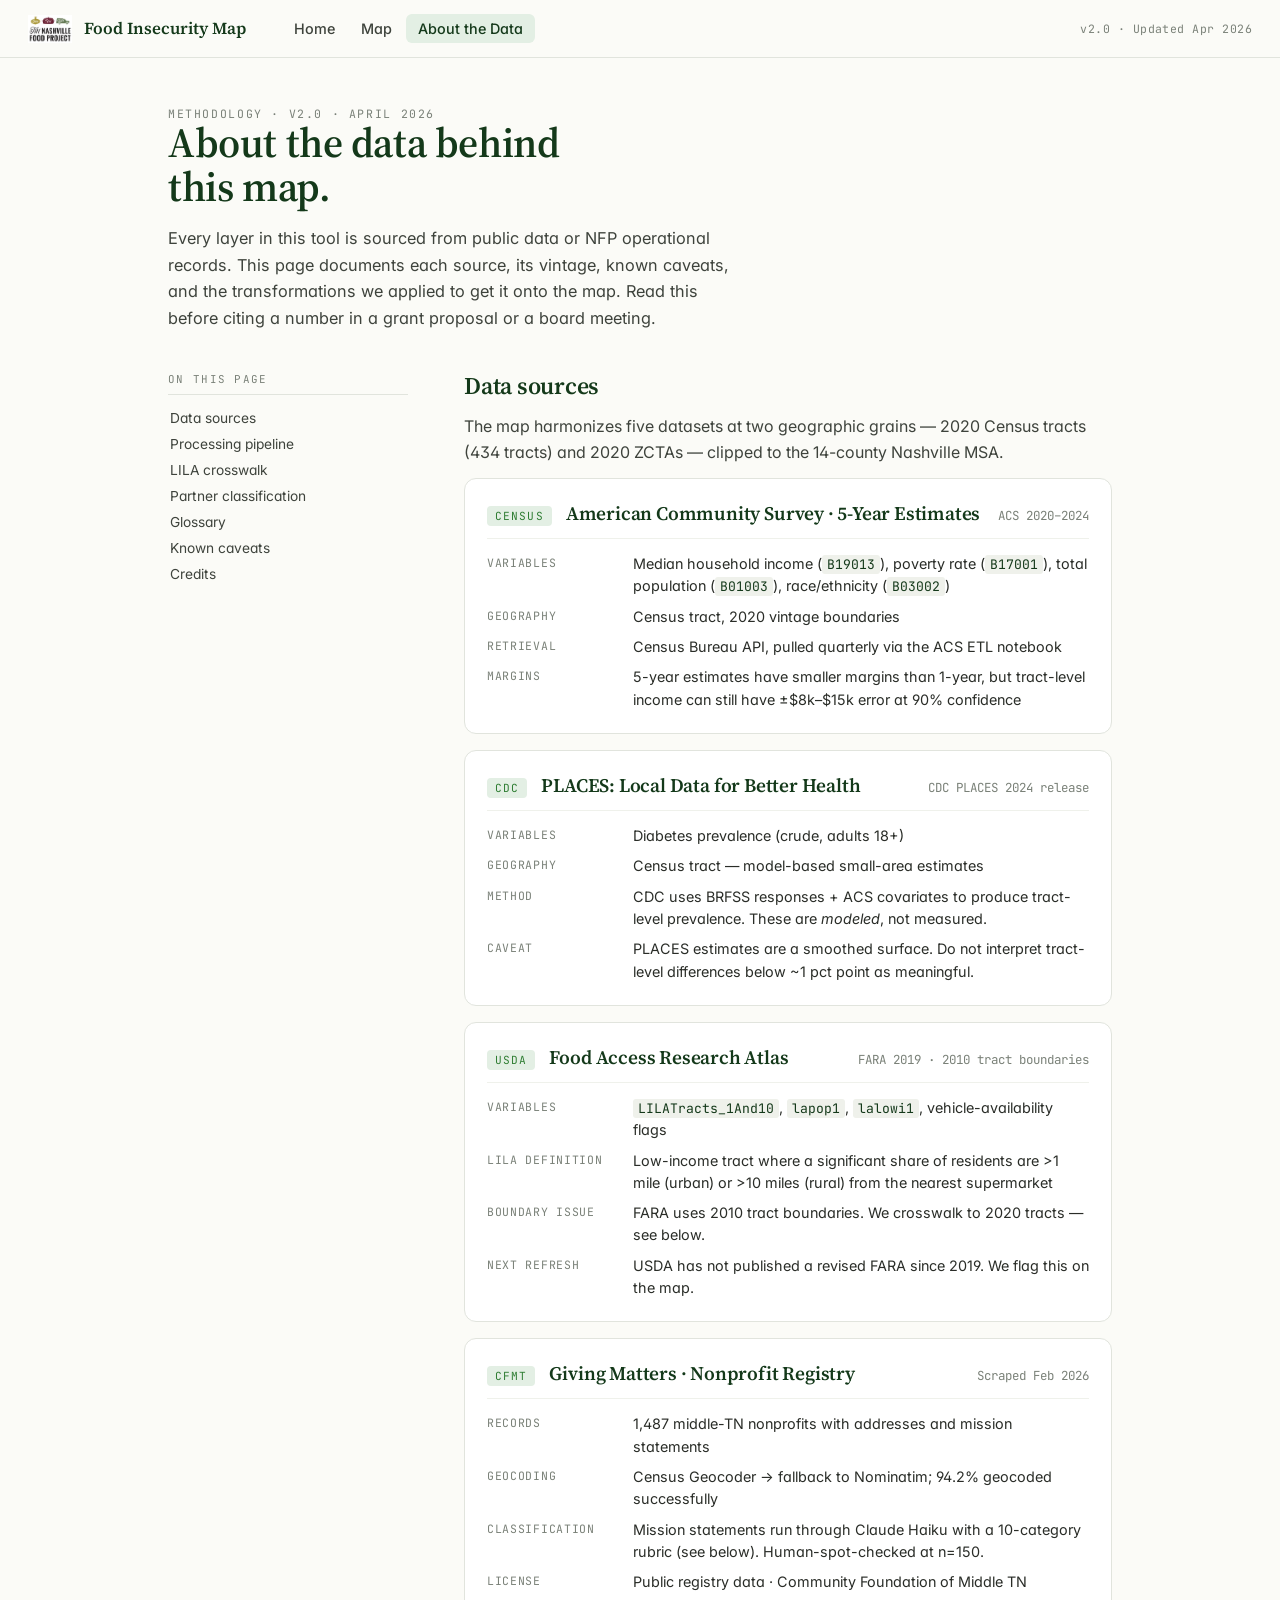
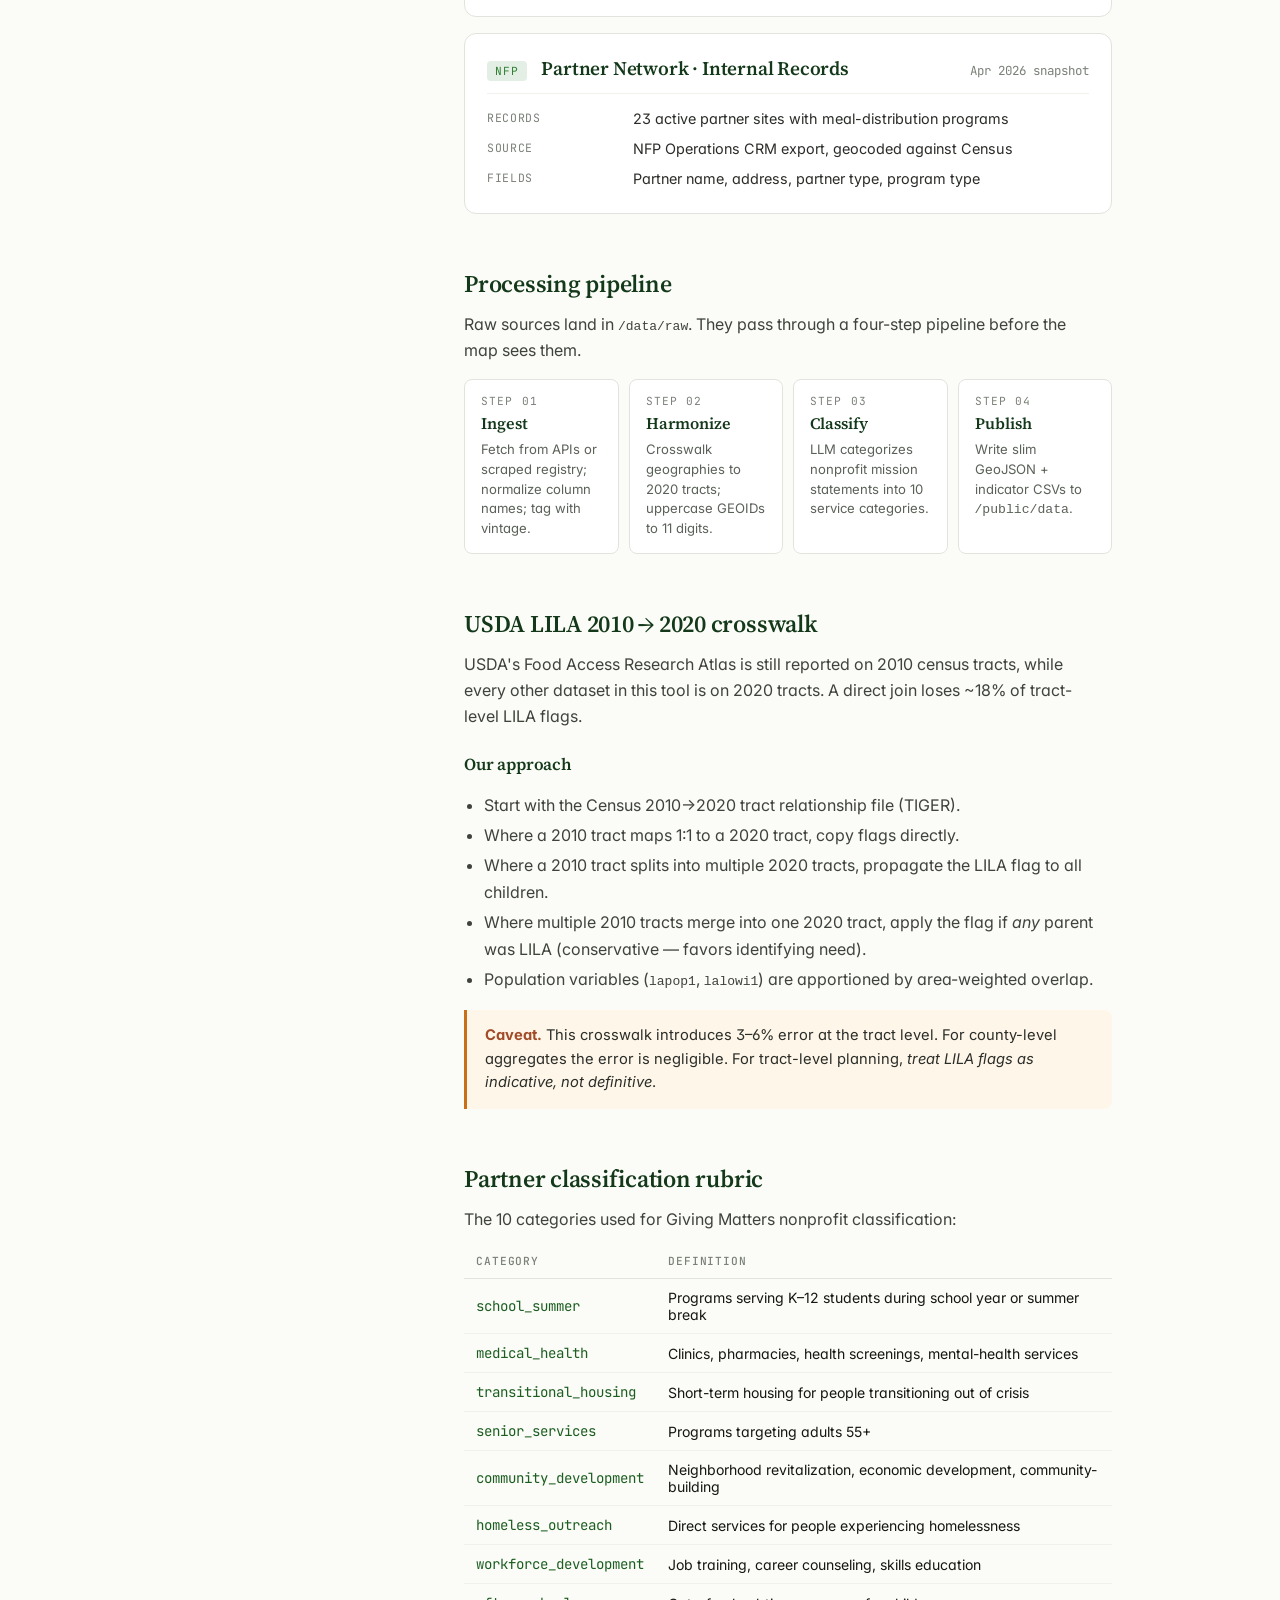
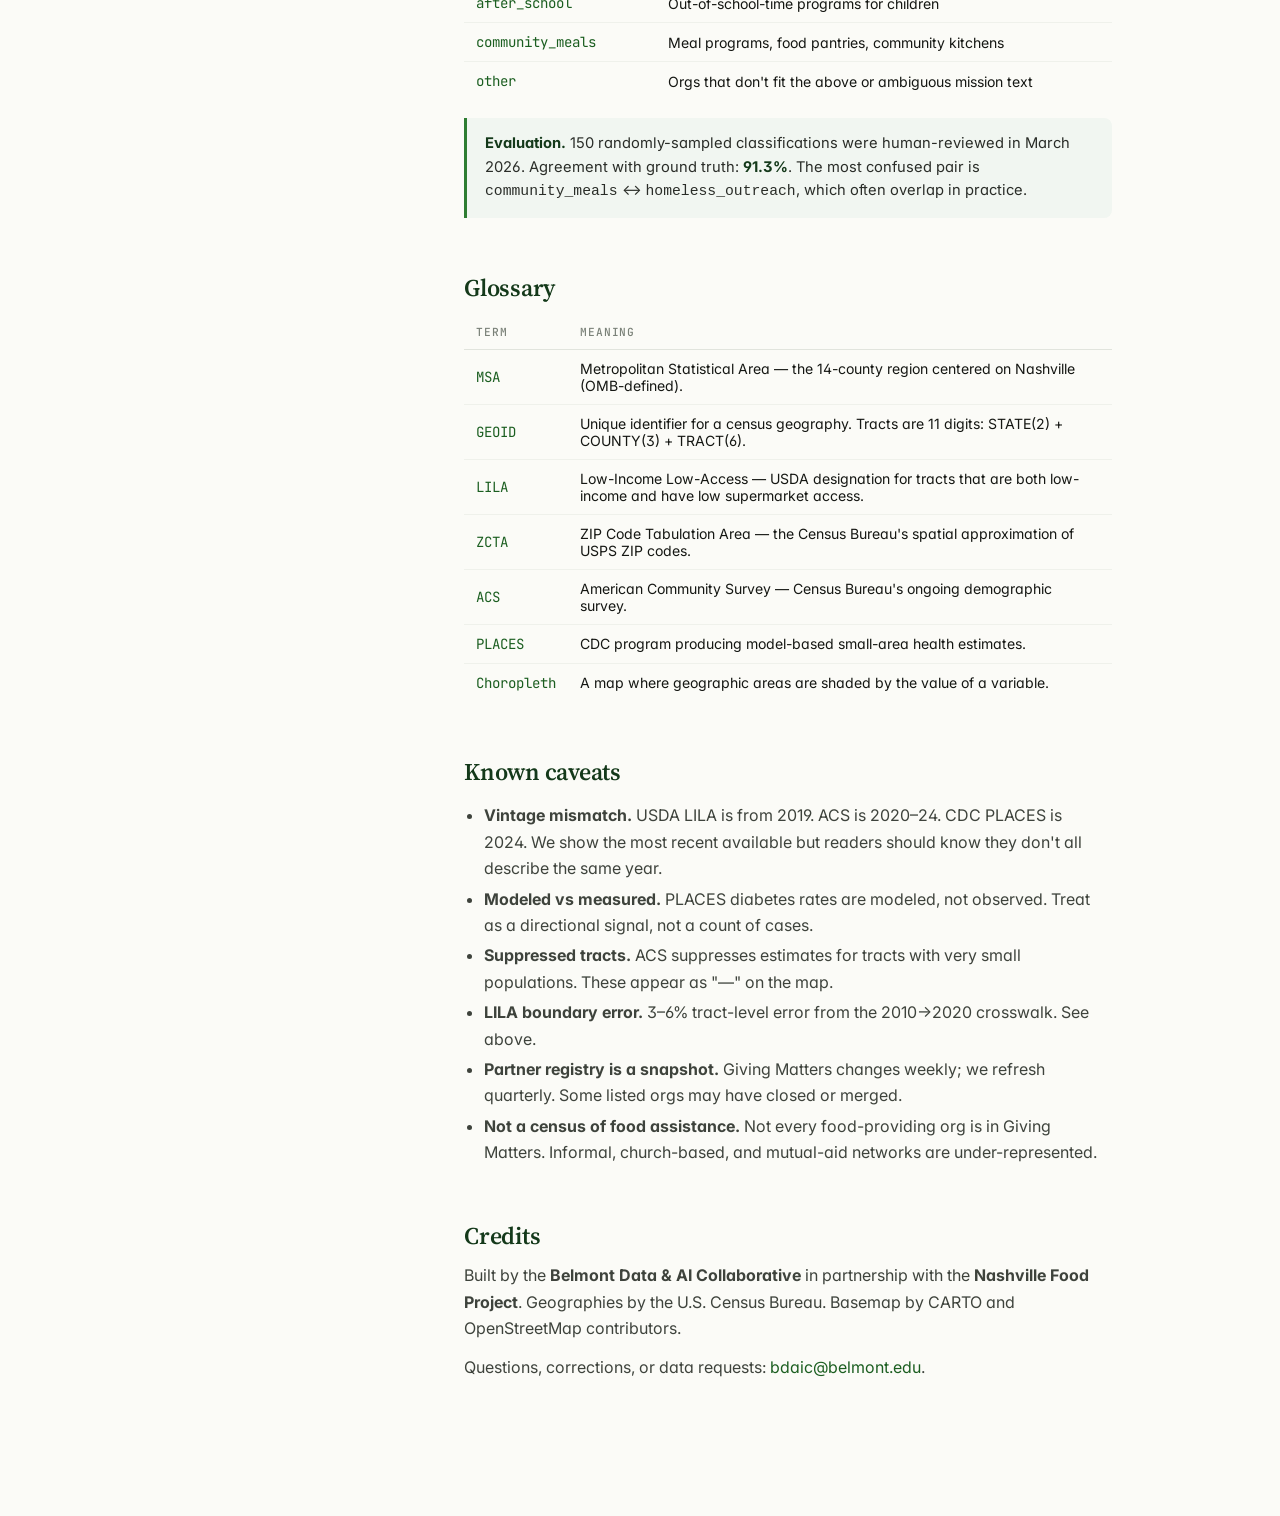
==== About.html @ 9ccad45f "Replace main with contents of nfp-map-design-update main Sync folder contents from Belmont-Data-Coll" ====
<!doctype html>
<html lang="en">
<head>
  <meta charset="utf-8" />
  <title>NFP Food Insecurity Map — About the Data</title>
  <meta name="viewport" content="width=device-width,initial-scale=1" />
  <link rel="preconnect" href="https://fonts.googleapis.com" />
  <link rel="preconnect" href="https://fonts.gstatic.com" crossorigin />
  <link href="https://fonts.googleapis.com/css2?family=Inter:wght@400;500;600;700&family=Source+Serif+4:wght@400;500;600;700&family=JetBrains+Mono:wght@400;500&display=swap" rel="stylesheet">
  <link rel="stylesheet" href="styles.css" />
  <style>
    .wrap { max-width: 1000px; margin: 0 auto; padding: 48px 28px 80px; }
    .page-head { margin-bottom: 40px; }
    .page-head h1 { font-size: 2.6rem; line-height: 1.05; margin-bottom: 14px; max-width: 20ch; }
    .page-head p { color: var(--ink-700); max-width: 58ch; line-height: 1.65; font-size: 1.02rem; }

    .layout { display: grid; grid-template-columns: 240px 1fr; gap: 56px; align-items: start; }
    .toc { position: sticky; top: 80px; font-size: 0.86rem; }
    .toc .toc-title { font-family: var(--font-mono); font-size: 0.68rem; text-transform: uppercase; letter-spacing: 0.12em; color: var(--ink-500); margin-bottom: 10px; padding-bottom: 8px; border-bottom: 1px solid var(--ink-200); }
    .toc a { display: block; padding: 5px 0; color: var(--ink-700); border-left: 2px solid transparent; padding-left: 10px; margin-left: -10px; }
    .toc a:hover { color: var(--nfp-green-900); text-decoration: none; }

    .body section { margin-bottom: 56px; }
    .body h2 { font-size: 1.5rem; margin-bottom: 12px; scroll-margin-top: 80px; }
    .body h3 { font-size: 1.05rem; margin: 24px 0 8px; color: var(--nfp-green-900); }
    .body p { color: var(--ink-700); line-height: 1.65; margin: 0 0 12px; max-width: 64ch; }
    .body ul { color: var(--ink-700); line-height: 1.65; padding-left: 20px; max-width: 64ch; }
    .body ul li { margin-bottom: 4px; }

    .source-card {
      border: 1px solid var(--ink-200);
      border-radius: var(--radius-lg);
      padding: 22px;
      margin-bottom: 16px;
      background: white;
    }
    .source-card .src-head {
      display: flex; align-items: baseline; gap: 14px;
      padding-bottom: 12px;
      border-bottom: 1px solid var(--ink-100);
      margin-bottom: 14px;
    }
    .source-card .tag {
      font-family: var(--font-mono); font-size: 0.7rem; text-transform: uppercase;
      letter-spacing: 0.1em; color: var(--nfp-green-700);
      background: var(--nfp-green-100); padding: 3px 8px; border-radius: 4px;
    }
    .source-card h3 { margin: 0; font-size: 1.2rem; font-family: var(--font-serif); flex: 1; }
    .source-card .vintage { font-family: var(--font-mono); font-size: 0.78rem; color: var(--ink-500); }
    .source-card dl {
      display: grid; grid-template-columns: 130px 1fr;
      gap: 8px 16px; font-size: 0.9rem; margin: 0;
    }
    .source-card dt { color: var(--ink-500); font-family: var(--font-mono); font-size: 0.72rem; text-transform: uppercase; letter-spacing: 0.06em; padding-top: 2px; }
    .source-card dd { margin: 0; color: var(--ink-800); line-height: 1.55; }
    .source-card dd code { font-family: var(--font-mono); font-size: 0.82rem; background: var(--ink-100); padding: 1px 5px; border-radius: 3px; color: var(--nfp-green-900); }

    .callout {
      background: var(--nfp-green-50);
      border-left: 3px solid var(--nfp-green-700);
      padding: 14px 18px;
      margin: 18px 0;
      border-radius: 0 var(--radius) var(--radius) 0;
      font-size: 0.92rem;
      color: var(--ink-800);
      line-height: 1.6;
    }
    .callout.warn {
      background: #fff6ea;
      border-color: var(--accent-amber);
    }
    .callout strong { color: var(--nfp-green-900); }
    .callout.warn strong { color: var(--accent-rust); }

    table.glossary {
      width: 100%;
      border-collapse: collapse;
      font-size: 0.88rem;
    }
    table.glossary th, table.glossary td {
      text-align: left; padding: 10px 12px;
      border-bottom: 1px solid var(--ink-100);
    }
    table.glossary th {
      font-family: var(--font-mono); font-size: 0.7rem;
      text-transform: uppercase; letter-spacing: 0.08em;
      color: var(--ink-500); font-weight: 500;
      border-bottom: 1px solid var(--ink-200);
    }
    table.glossary td.term { font-family: var(--font-mono); color: var(--nfp-green-800); white-space: nowrap; }
    table.glossary tr:last-child td { border-bottom: 0; }

    .pipeline { display: grid; grid-template-columns: repeat(4, 1fr); gap: 10px; margin: 16px 0 24px; }
    .pipeline .step {
      border: 1px solid var(--ink-200);
      border-radius: var(--radius);
      padding: 14px 16px;
      background: white;
      position: relative;
    }
    .pipeline .step .n { font-family: var(--font-mono); font-size: 0.7rem; color: var(--ink-500); text-transform: uppercase; letter-spacing: 0.1em; }
    .pipeline .step .t { font-family: var(--font-serif); font-weight: 600; color: var(--nfp-green-900); margin: 4px 0 6px; }
    .pipeline .step .d { font-size: 0.82rem; color: var(--ink-600); line-height: 1.5; }

    @media (max-width: 880px) {
      .layout { grid-template-columns: 1fr; }
      .toc { position: static; }
      .pipeline { grid-template-columns: 1fr 1fr; }
    }
  </style>
</head>
<body>

<nav class="topnav">
  <div class="brand">
    <img src="assets/nfp-logo.png" alt="Nashville Food Project" style="height:28px;width:auto;display:block;" />
    <span>Food Insecurity Map</span>
  </div>
  <div class="links">
    <a href="index.html">Home</a>
    <a href="Map.html">Map</a>
    <a href="About.html" class="active">About the Data</a>
  </div>
  <div class="spacer"></div>
  <div class="meta">v2.0 · Updated Apr 2026</div>
</nav>

<main class="wrap">
  <div class="page-head">
    <div class="eyebrow">Methodology · v2.0 · April 2026</div>
    <h1>About the data behind this map.</h1>
    <p>
      Every layer in this tool is sourced from public data or NFP operational records.
      This page documents each source, its vintage, known caveats, and the transformations we
      applied to get it onto the map. Read this before citing a number in a grant proposal
      or a board meeting.
    </p>
  </div>

  <div class="layout">
    <aside class="toc">
      <div class="toc-title">On this page</div>
      <a href="#sources">Data sources</a>
      <a href="#pipeline">Processing pipeline</a>
      <a href="#lila-crosswalk">LILA crosswalk</a>
      <a href="#partner-classification">Partner classification</a>
      <a href="#glossary">Glossary</a>
      <a href="#caveats">Known caveats</a>
      <a href="#credits">Credits</a>
    </aside>

    <div class="body">

      <section id="sources">
        <h2>Data sources</h2>
        <p>The map harmonizes five datasets at two geographic grains — 2020 Census tracts (434 tracts) and 2020 ZCTAs — clipped to the 14-county Nashville MSA.</p>

        <div class="source-card">
          <div class="src-head">
            <span class="tag">Census</span>
            <h3>American Community Survey · 5-Year Estimates</h3>
            <span class="vintage">ACS 2020–2024</span>
          </div>
          <dl>
            <dt>Variables</dt><dd>Median household income (<code>B19013</code>), poverty rate (<code>B17001</code>), total population (<code>B01003</code>), race/ethnicity (<code>B03002</code>)</dd>
            <dt>Geography</dt><dd>Census tract, 2020 vintage boundaries</dd>
            <dt>Retrieval</dt><dd>Census Bureau API, pulled quarterly via the ACS ETL notebook</dd>
            <dt>Margins</dt><dd>5-year estimates have smaller margins than 1-year, but tract-level income can still have ±$8k–$15k error at 90% confidence</dd>
          </dl>
        </div>

        <div class="source-card">
          <div class="src-head">
            <span class="tag">CDC</span>
            <h3>PLACES: Local Data for Better Health</h3>
            <span class="vintage">CDC PLACES 2024 release</span>
          </div>
          <dl>
            <dt>Variables</dt><dd>Diabetes prevalence (crude, adults 18+)</dd>
            <dt>Geography</dt><dd>Census tract — model-based small-area estimates</dd>
            <dt>Method</dt><dd>CDC uses BRFSS responses + ACS covariates to produce tract-level prevalence. These are <em>modeled</em>, not measured.</dd>
            <dt>Caveat</dt><dd>PLACES estimates are a smoothed surface. Do not interpret tract-level differences below ~1 pct point as meaningful.</dd>
          </dl>
        </div>

        <div class="source-card">
          <div class="src-head">
            <span class="tag">USDA</span>
            <h3>Food Access Research Atlas</h3>
            <span class="vintage">FARA 2019 · 2010 tract boundaries</span>
          </div>
          <dl>
            <dt>Variables</dt><dd><code>LILATracts_1And10</code>, <code>lapop1</code>, <code>lalowi1</code>, vehicle-availability flags</dd>
            <dt>LILA definition</dt><dd>Low-income tract where a significant share of residents are &gt;1 mile (urban) or &gt;10 miles (rural) from the nearest supermarket</dd>
            <dt>Boundary issue</dt><dd>FARA uses 2010 tract boundaries. We crosswalk to 2020 tracts — see below.</dd>
            <dt>Next refresh</dt><dd>USDA has not published a revised FARA since 2019. We flag this on the map.</dd>
          </dl>
        </div>

        <div class="source-card">
          <div class="src-head">
            <span class="tag">CFMT</span>
            <h3>Giving Matters · Nonprofit Registry</h3>
            <span class="vintage">Scraped Feb 2026</span>
          </div>
          <dl>
            <dt>Records</dt><dd>1,487 middle-TN nonprofits with addresses and mission statements</dd>
            <dt>Geocoding</dt><dd>Census Geocoder → fallback to Nominatim; 94.2% geocoded successfully</dd>
            <dt>Classification</dt><dd>Mission statements run through Claude Haiku with a 10-category rubric (see below). Human-spot-checked at n=150.</dd>
            <dt>License</dt><dd>Public registry data · Community Foundation of Middle TN</dd>
          </dl>
        </div>

        <div class="source-card">
          <div class="src-head">
            <span class="tag">NFP</span>
            <h3>Partner Network · Internal Records</h3>
            <span class="vintage">Apr 2026 snapshot</span>
          </div>
          <dl>
            <dt>Records</dt><dd>23 active partner sites with meal-distribution programs</dd>
            <dt>Source</dt><dd>NFP Operations CRM export, geocoded against Census</dd>
            <dt>Fields</dt><dd>Partner name, address, partner type, program type</dd>
          </dl>
        </div>
      </section>

      <section id="pipeline">
        <h2>Processing pipeline</h2>
        <p>Raw sources land in <code>/data/raw</code>. They pass through a four-step pipeline before the map sees them.</p>
        <div class="pipeline">
          <div class="step"><div class="n">Step 01</div><div class="t">Ingest</div><div class="d">Fetch from APIs or scraped registry; normalize column names; tag with vintage.</div></div>
          <div class="step"><div class="n">Step 02</div><div class="t">Harmonize</div><div class="d">Crosswalk geographies to 2020 tracts; uppercase GEOIDs to 11 digits.</div></div>
          <div class="step"><div class="n">Step 03</div><div class="t">Classify</div><div class="d">LLM categorizes nonprofit mission statements into 10 service categories.</div></div>
          <div class="step"><div class="n">Step 04</div><div class="t">Publish</div><div class="d">Write slim GeoJSON + indicator CSVs to <code>/public/data</code>.</div></div>
        </div>
      </section>

      <section id="lila-crosswalk">
        <h2>USDA LILA 2010 → 2020 crosswalk</h2>
        <p>
          USDA's Food Access Research Atlas is still reported on 2010 census tracts, while every other dataset in this
          tool is on 2020 tracts. A direct join loses ~18% of tract-level LILA flags.
        </p>
        <h3>Our approach</h3>
        <ul>
          <li>Start with the Census 2010→2020 tract relationship file (TIGER).</li>
          <li>Where a 2010 tract maps 1:1 to a 2020 tract, copy flags directly.</li>
          <li>Where a 2010 tract splits into multiple 2020 tracts, propagate the LILA flag to all children.</li>
          <li>Where multiple 2010 tracts merge into one 2020 tract, apply the flag if <em>any</em> parent was LILA (conservative — favors identifying need).</li>
          <li>Population variables (<code>lapop1</code>, <code>lalowi1</code>) are apportioned by area-weighted overlap.</li>
        </ul>
        <div class="callout warn">
          <strong>Caveat.</strong> This crosswalk introduces 3–6% error at the tract level. For county-level aggregates the error is negligible. For tract-level planning, <em>treat LILA flags as indicative, not definitive</em>.
        </div>
      </section>

      <section id="partner-classification">
        <h2>Partner classification rubric</h2>
        <p>The 10 categories used for Giving Matters nonprofit classification:</p>
        <table class="glossary">
          <thead><tr><th>Category</th><th>Definition</th></tr></thead>
          <tbody>
            <tr><td class="term">school_summer</td><td>Programs serving K–12 students during school year or summer break</td></tr>
            <tr><td class="term">medical_health</td><td>Clinics, pharmacies, health screenings, mental-health services</td></tr>
            <tr><td class="term">transitional_housing</td><td>Short-term housing for people transitioning out of crisis</td></tr>
            <tr><td class="term">senior_services</td><td>Programs targeting adults 55+</td></tr>
            <tr><td class="term">community_development</td><td>Neighborhood revitalization, economic development, community-building</td></tr>
            <tr><td class="term">homeless_outreach</td><td>Direct services for people experiencing homelessness</td></tr>
            <tr><td class="term">workforce_development</td><td>Job training, career counseling, skills education</td></tr>
            <tr><td class="term">after_school</td><td>Out-of-school-time programs for children</td></tr>
            <tr><td class="term">community_meals</td><td>Meal programs, food pantries, community kitchens</td></tr>
            <tr><td class="term">other</td><td>Orgs that don't fit the above or ambiguous mission text</td></tr>
          </tbody>
        </table>
        <div class="callout">
          <strong>Evaluation.</strong> 150 randomly-sampled classifications were human-reviewed in March 2026.
          Agreement with ground truth: <strong>91.3%</strong>. The most confused pair is <code>community_meals</code> ↔ <code>homeless_outreach</code>,
          which often overlap in practice.
        </div>
      </section>

      <section id="glossary">
        <h2>Glossary</h2>
        <table class="glossary">
          <thead><tr><th>Term</th><th>Meaning</th></tr></thead>
          <tbody>
            <tr><td class="term">MSA</td><td>Metropolitan Statistical Area — the 14-county region centered on Nashville (OMB-defined).</td></tr>
            <tr><td class="term">GEOID</td><td>Unique identifier for a census geography. Tracts are 11 digits: STATE(2) + COUNTY(3) + TRACT(6).</td></tr>
            <tr><td class="term">LILA</td><td>Low-Income Low-Access — USDA designation for tracts that are both low-income and have low supermarket access.</td></tr>
            <tr><td class="term">ZCTA</td><td>ZIP Code Tabulation Area — the Census Bureau's spatial approximation of USPS ZIP codes.</td></tr>
            <tr><td class="term">ACS</td><td>American Community Survey — Census Bureau's ongoing demographic survey.</td></tr>
            <tr><td class="term">PLACES</td><td>CDC program producing model-based small-area health estimates.</td></tr>
            <tr><td class="term">Choropleth</td><td>A map where geographic areas are shaded by the value of a variable.</td></tr>
          </tbody>
        </table>
      </section>

      <section id="caveats">
        <h2>Known caveats</h2>
        <ul>
          <li><strong>Vintage mismatch.</strong> USDA LILA is from 2019. ACS is 2020–24. CDC PLACES is 2024. We show the most recent available but readers should know they don't all describe the same year.</li>
          <li><strong>Modeled vs measured.</strong> PLACES diabetes rates are modeled, not observed. Treat as a directional signal, not a count of cases.</li>
          <li><strong>Suppressed tracts.</strong> ACS suppresses estimates for tracts with very small populations. These appear as "—" on the map.</li>
          <li><strong>LILA boundary error.</strong> 3–6% tract-level error from the 2010→2020 crosswalk. See above.</li>
          <li><strong>Partner registry is a snapshot.</strong> Giving Matters changes weekly; we refresh quarterly. Some listed orgs may have closed or merged.</li>
          <li><strong>Not a census of food assistance.</strong> Not every food-providing org is in Giving Matters. Informal, church-based, and mutual-aid networks are under-represented.</li>
        </ul>
      </section>

      <section id="credits">
        <h2>Credits</h2>
        <p>
          Built by the <strong>Belmont Data &amp; AI Collaborative</strong> in partnership with the <strong>Nashville Food Project</strong>.
          Geographies by the U.S. Census Bureau. Basemap by CARTO and OpenStreetMap contributors.
        </p>
        <p>
          Questions, corrections, or data requests: <a href="mailto:bdaic@belmont.edu">bdaic@belmont.edu</a>.
        </p>
      </section>

    </div>
  </div>
</main>

</body>
</html>
---- styles.css ----
/* NFP Food Insecurity Map — shared styles
   Palette: forest green brand + warm neutrals, elevated typography. */

:root {
  --nfp-green-900: #14391a;
  --nfp-green-800: #1b5e20;
  --nfp-green-700: #2e7d32;
  --nfp-green-600: #3e8e41;
  --nfp-green-300: #a8c9ac;
  --nfp-green-100: #e3efe4;
  --nfp-green-50:  #f1f6f1;

  --ink-900: #151713;
  --ink-800: #2a2d28;
  --ink-700: #3e433c;
  --ink-600: #5a6158;
  --ink-500: #7a8178;
  --ink-400: #9aa198;
  --ink-300: #c3c8be;
  --ink-200: #e1e4dd;
  --ink-100: #eff1eb;
  --ink-50:  #f8f9f5;
  --paper:   #fbfbf7;

  --accent-amber: #c96f17;
  --accent-rust:  #a14b28;

  --danger: #b3261e;

  --radius-sm: 4px;
  --radius:    8px;
  --radius-lg: 12px;

  --shadow-sm: 0 1px 2px rgba(20, 57, 26, 0.06), 0 1px 1px rgba(20, 57, 26, 0.04);
  --shadow:    0 2px 6px rgba(20, 57, 26, 0.08), 0 1px 2px rgba(20, 57, 26, 0.05);
  --shadow-lg: 0 10px 30px rgba(20, 57, 26, 0.14), 0 3px 8px rgba(20, 57, 26, 0.08);

  --font-sans: "Inter", "Helvetica Neue", Helvetica, Arial, sans-serif;
  --font-serif: "Source Serif 4", "Source Serif Pro", Georgia, serif;
  --font-mono: "JetBrains Mono", ui-monospace, "SF Mono", Menlo, monospace;

  --density-row: 34px;
  --density-gap: 10px;
}

[data-density="compact"] {
  --density-row: 26px;
  --density-gap: 6px;
}

* { box-sizing: border-box; }

html, body {
  margin: 0;
  padding: 0;
  font-family: var(--font-sans);
  color: var(--ink-900);
  background: var(--paper);
  font-feature-settings: "ss01", "cv11";
  -webkit-font-smoothing: antialiased;
}

a { color: var(--nfp-green-800); text-decoration: none; }
a:hover { text-decoration: underline; text-underline-offset: 3px; }

h1, h2, h3, h4 { font-family: var(--font-serif); font-weight: 600; letter-spacing: -0.01em; color: var(--nfp-green-900); margin: 0; }
h1 { font-size: 2.4rem; line-height: 1.1; }
h2 { font-size: 1.6rem; line-height: 1.2; }
h3 { font-size: 1.15rem; line-height: 1.3; }

.mono { font-family: var(--font-mono); font-size: 0.78rem; letter-spacing: 0.02em; }
.eyebrow {
  font-family: var(--font-mono);
  font-size: 0.72rem;
  text-transform: uppercase;
  letter-spacing: 0.14em;
  color: var(--ink-500);
}

/* --- Top Nav --- */
.topnav {
  display: flex;
  align-items: center;
  gap: 24px;
  padding: 14px 28px;
  background: var(--paper);
  border-bottom: 1px solid var(--ink-200);
  position: sticky;
  top: 0;
  z-index: 500;
}
.topnav .brand {
  display: flex;
  align-items: center;
  gap: 12px;
  font-family: var(--font-serif);
  font-weight: 600;
  color: var(--nfp-green-900);
  font-size: 1.05rem;
}
.topnav .brand .mark {
  width: 28px;
  height: 28px;
  border-radius: 6px;
  background: var(--nfp-green-700);
  display: grid;
  place-items: center;
  color: white;
  font-weight: 700;
  font-size: 0.8rem;
  font-family: var(--font-sans);
  letter-spacing: 0.02em;
}
.topnav .links {
  display: flex;
  gap: 2px;
  margin-left: 12px;
}
.topnav .links a {
  padding: 6px 12px;
  border-radius: 6px;
  color: var(--ink-700);
  font-size: 0.9rem;
  font-weight: 500;
}
.topnav .links a:hover { background: var(--ink-100); text-decoration: none; }
.topnav .links a.active {
  background: var(--nfp-green-100);
  color: var(--nfp-green-900);
}
.topnav .spacer { flex: 1; }
.topnav .meta {
  font-family: var(--font-mono);
  font-size: 0.72rem;
  color: var(--ink-500);
  letter-spacing: 0.04em;
}

/* --- Buttons --- */
.btn {
  display: inline-flex;
  align-items: center;
  gap: 8px;
  padding: 8px 14px;
  border-radius: 6px;
  border: 1px solid var(--ink-200);
  background: white;
  color: var(--ink-800);
  font: 500 0.88rem var(--font-sans);
  cursor: pointer;
  transition: background 0.12s ease, border-color 0.12s ease, color 0.12s ease;
}
.btn:hover { background: var(--ink-50); border-color: var(--ink-300); }
.btn.primary {
  background: var(--nfp-green-800);
  border-color: var(--nfp-green-800);
  color: white;
}
.btn.primary:hover { background: var(--nfp-green-900); border-color: var(--nfp-green-900); }
.btn.ghost { background: transparent; border-color: transparent; }
.btn.ghost:hover { background: var(--ink-100); }
.btn.small { padding: 4px 8px; font-size: 0.78rem; }

/* --- Inputs --- */
.field {
  width: 100%;
  padding: 8px 10px;
  border: 1px solid var(--ink-200);
  border-radius: 6px;
  background: white;
  font: 400 0.88rem var(--font-sans);
  color: var(--ink-900);
}
.field:focus {
  outline: none;
  border-color: var(--nfp-green-600);
  box-shadow: 0 0 0 3px rgba(46, 125, 50, 0.12);
}

/* --- Chips --- */
.chip {
  display: inline-flex;
  align-items: center;
  gap: 6px;
  padding: 2px 8px;
  border-radius: 999px;
  font: 500 0.74rem var(--font-sans);
  background: var(--ink-100);
  color: var(--ink-700);
}
.chip .dot {
  width: 7px;
  height: 7px;
  border-radius: 50%;
  background: currentColor;
  opacity: 0.7;
}

/* --- Cards --- */
.card {
  background: white;
  border: 1px solid var(--ink-200);
  border-radius: var(--radius);
  padding: 18px;
}

/* --- Divider --- */
.divider {
  border: 0;
  border-top: 1px solid var(--ink-200);
  margin: 14px 0;
}

/* --- Table --- */
.kv {
  display: grid;
  grid-template-columns: auto 1fr;
  gap: 6px 14px;
  font-size: 0.86rem;
}
.kv dt { color: var(--ink-500); font-family: var(--font-mono); font-size: 0.74rem; text-transform: uppercase; letter-spacing: 0.06em; align-self: center; }
.kv dd { margin: 0; color: var(--ink-900); font-weight: 500; }

/* --- Scrollbar polish --- */
::-webkit-scrollbar { width: 10px; height: 10px; }
::-webkit-scrollbar-track { background: transparent; }
::-webkit-scrollbar-thumb { background: var(--ink-200); border-radius: 10px; border: 2px solid var(--paper); }
::-webkit-scrollbar-thumb:hover { background: var(--ink-300); }
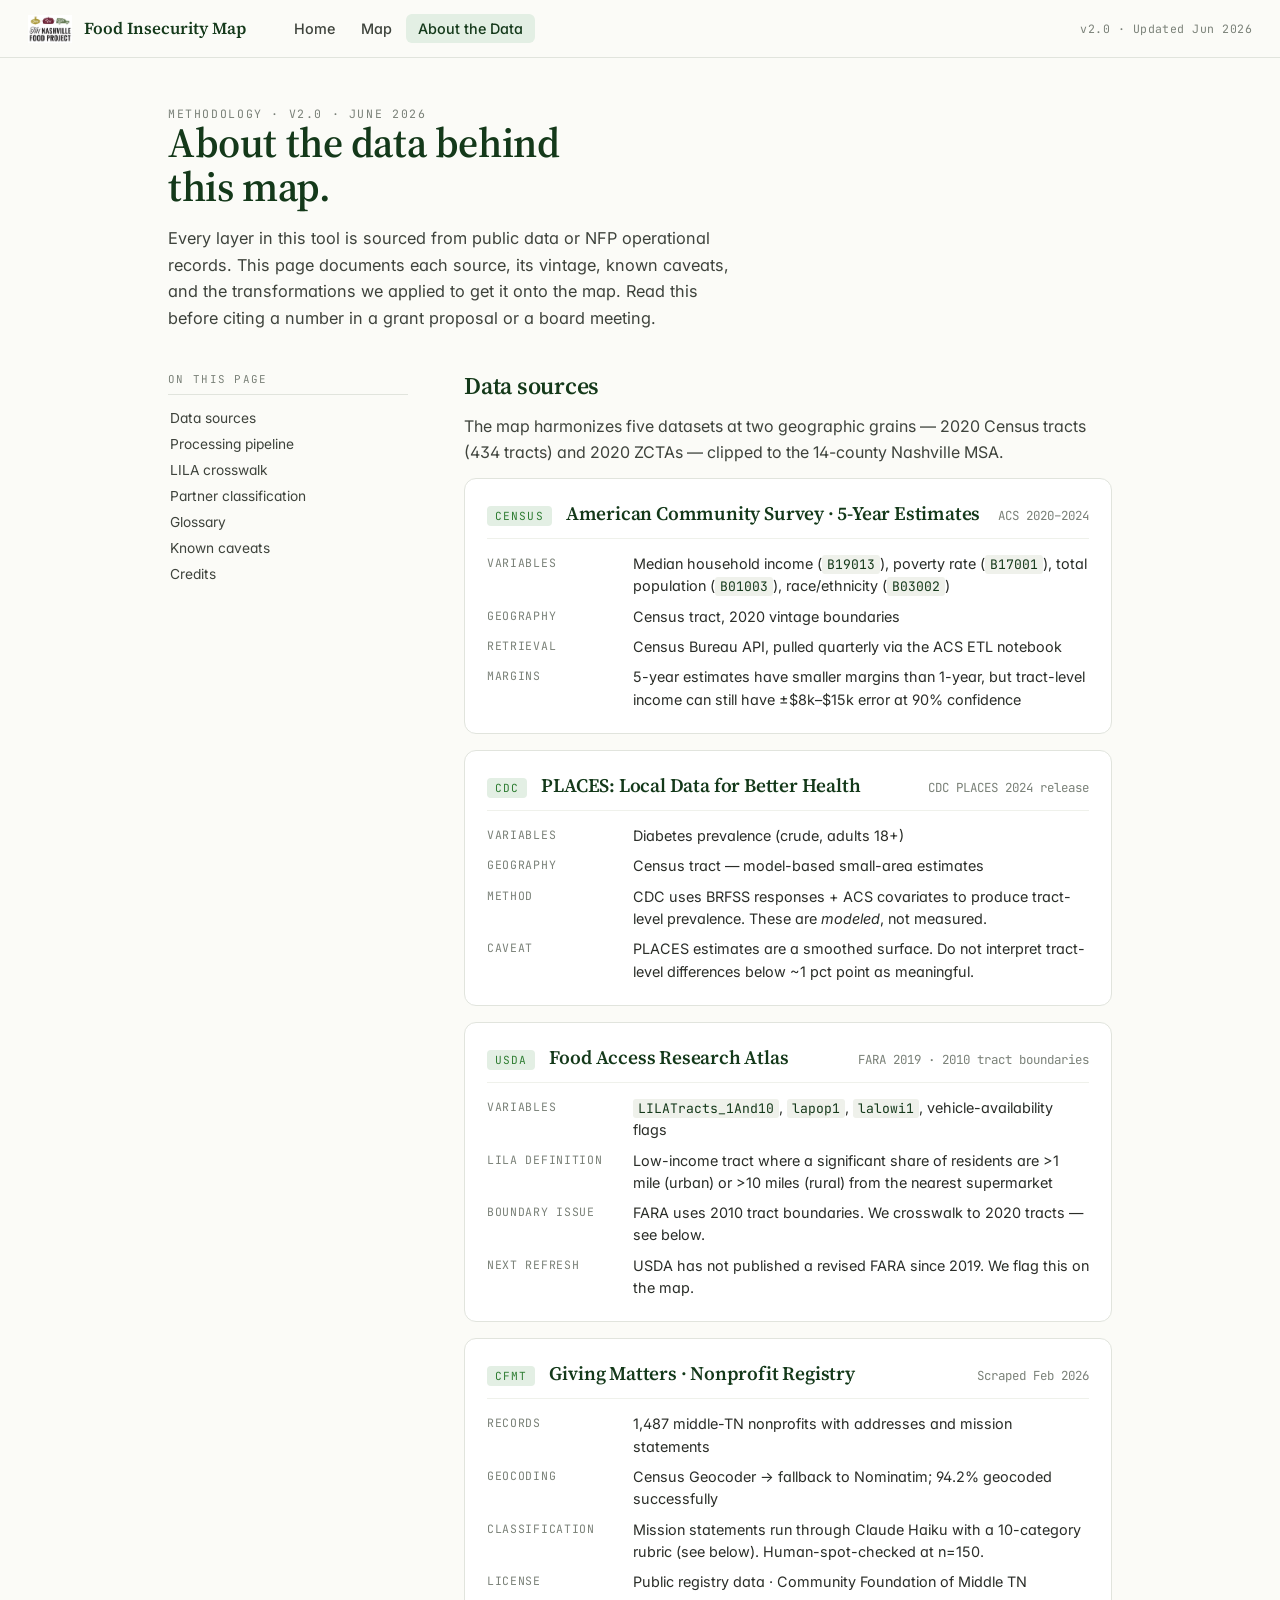
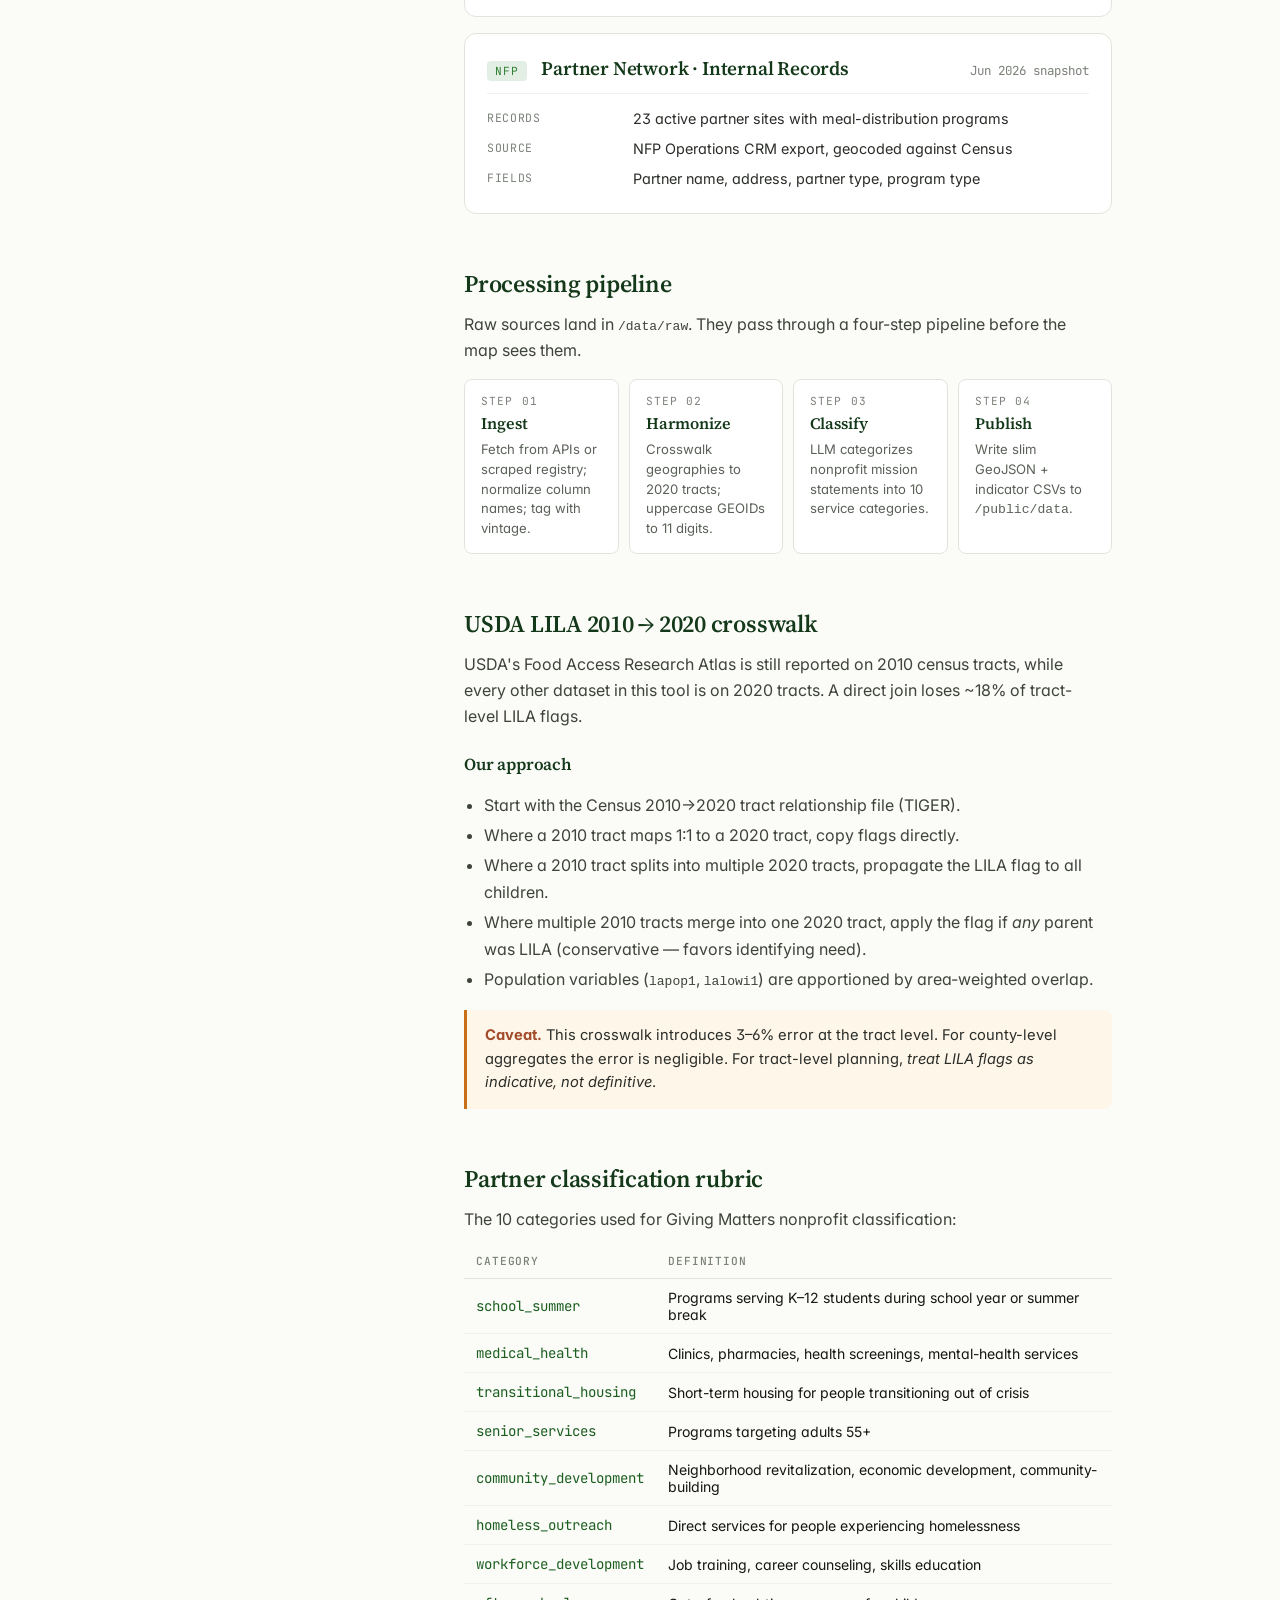
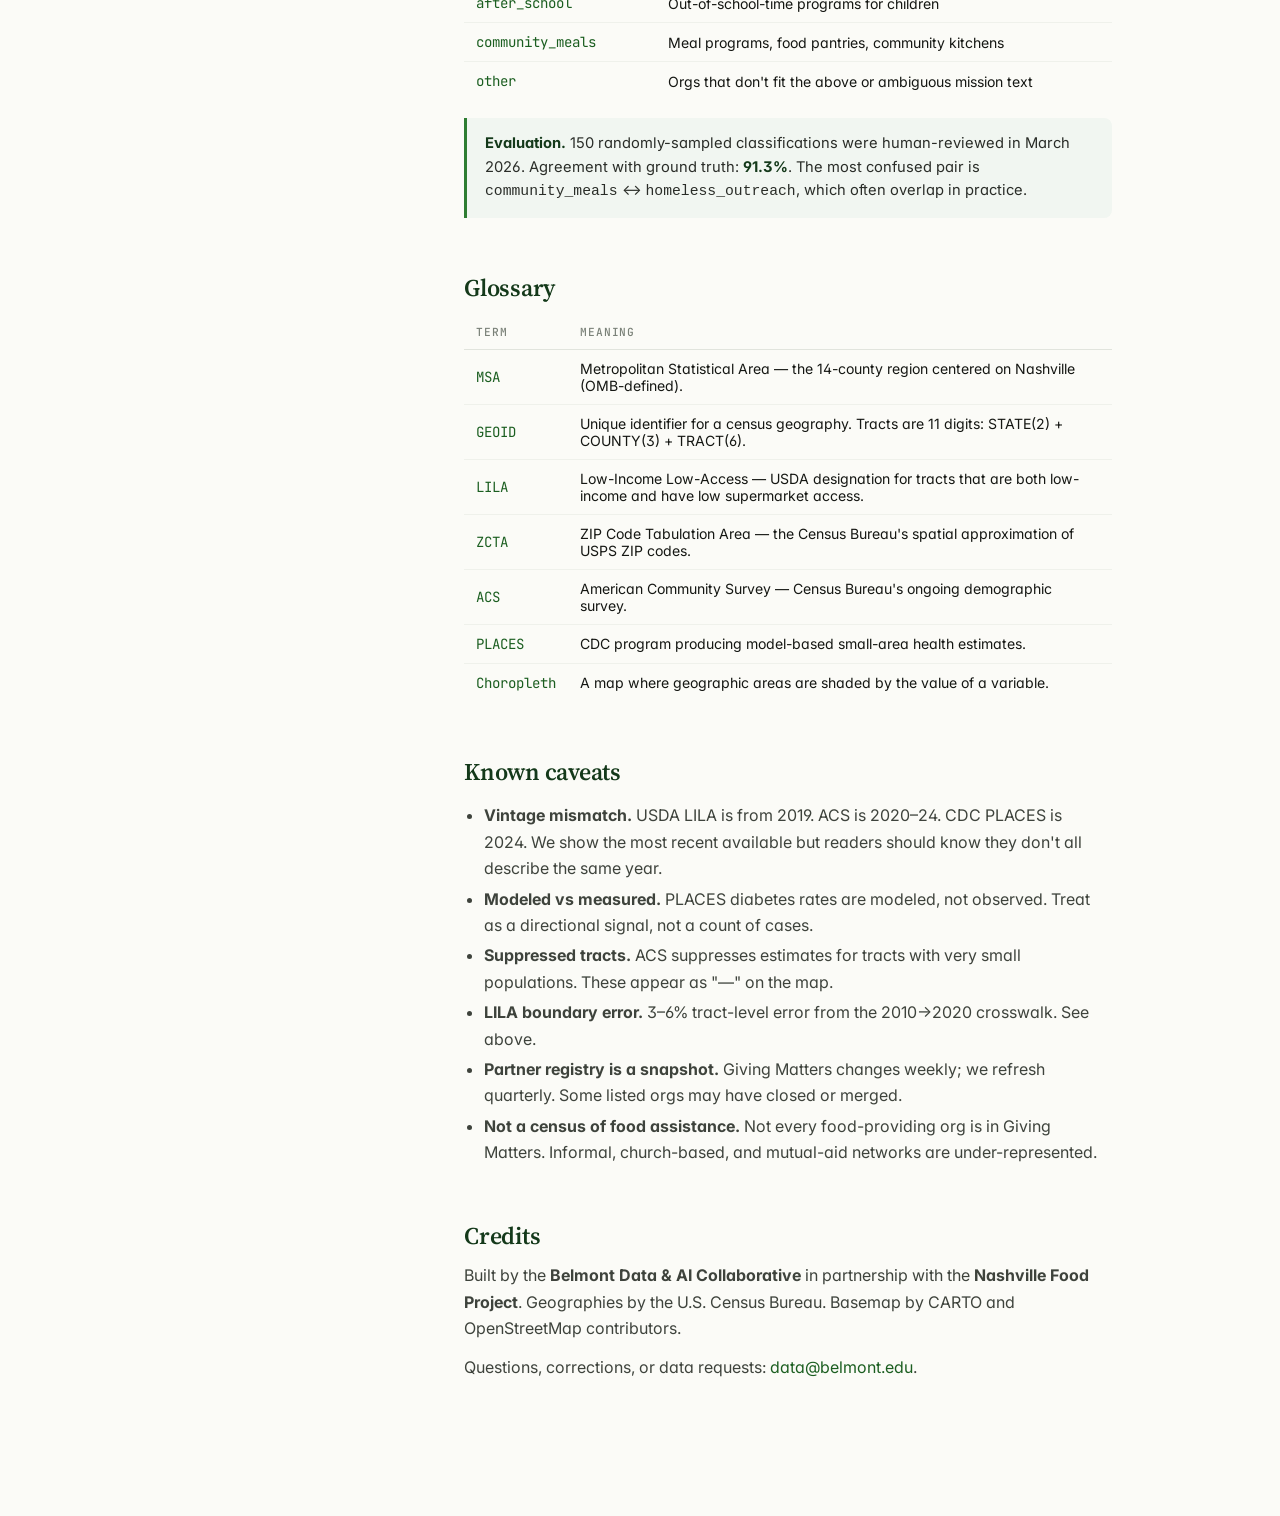
==== commit d9422cdc: "UI polish, date fixes, and pipeline freshness tracking - Fix contact email to data@belmont.edu - Upd" ====
--- a/About.html
+++ b/About.html
@@ -2,7 +2,7 @@
 <html lang="en">
 <head>
   <meta charset="utf-8" />
-  <title>NFP Food Insecurity Map — About the Data</title>
+  <title>TNFP Food Insecurity Map — About the Data</title>
   <meta name="viewport" content="width=device-width,initial-scale=1" />
   <link rel="preconnect" href="https://fonts.googleapis.com" />
   <link rel="preconnect" href="https://fonts.gstatic.com" crossorigin />
@@ -112,22 +112,22 @@
 <body>
 
 <nav class="topnav">
-  <div class="brand">
+  <a class="brand" href="index.html">
     <img src="assets/nfp-logo.png" alt="Nashville Food Project" style="height:28px;width:auto;display:block;" />
     <span>Food Insecurity Map</span>
-  </div>
+  </a>
   <div class="links">
     <a href="index.html">Home</a>
     <a href="Map.html">Map</a>
     <a href="About.html" class="active">About the Data</a>
   </div>
   <div class="spacer"></div>
-  <div class="meta">v2.0 · Updated Apr 2026</div>
+  <div class="meta">v2.0 · Updated Jun 2026</div>
 </nav>
 
 <main class="wrap">
   <div class="page-head">
-    <div class="eyebrow">Methodology · v2.0 · April 2026</div>
+    <div class="eyebrow">Methodology · v2.0 · June 2026</div>
     <h1>About the data behind this map.</h1>
     <p>
       Every layer in this tool is sourced from public data or NFP operational records.
@@ -215,7 +215,7 @@
           <div class="src-head">
             <span class="tag">NFP</span>
             <h3>Partner Network · Internal Records</h3>
-            <span class="vintage">Apr 2026 snapshot</span>
+            <span class="vintage">Jun 2026 snapshot</span>
           </div>
           <dl>
             <dt>Records</dt><dd>23 active partner sites with meal-distribution programs</dd>
@@ -315,7 +315,7 @@
           Geographies by the U.S. Census Bureau. Basemap by CARTO and OpenStreetMap contributors.
         </p>
         <p>
-          Questions, corrections, or data requests: <a href="mailto:bdaic@belmont.edu">bdaic@belmont.edu</a>.
+          Questions, corrections, or data requests: <a href="mailto:data@belmont.edu">data@belmont.edu</a>.
         </p>
       </section>
 
--- a/styles.css
+++ b/styles.css
@@ -97,6 +97,8 @@
   font-weight: 600;
   color: var(--nfp-green-900);
   font-size: 1.05rem;
+  text-decoration: none;
+  cursor: pointer;
 }
 .topnav .brand .mark {
   width: 28px;
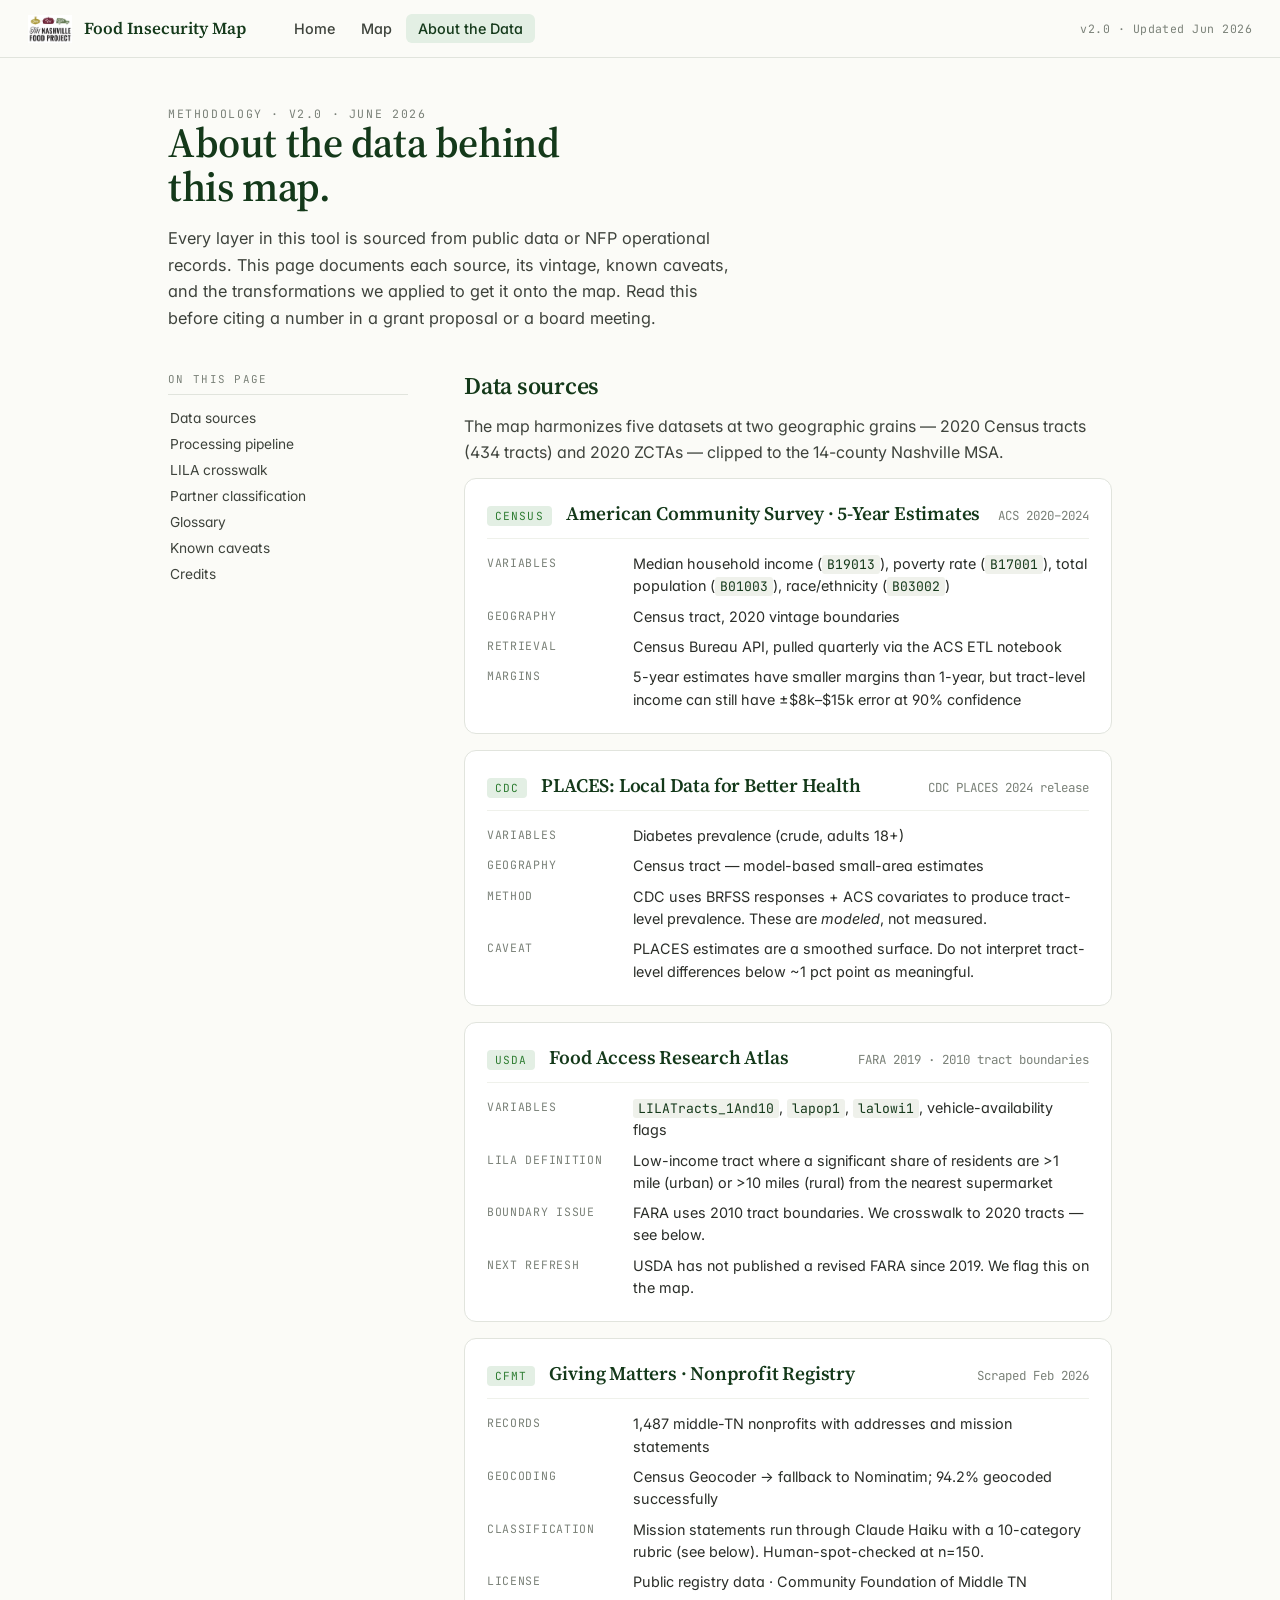
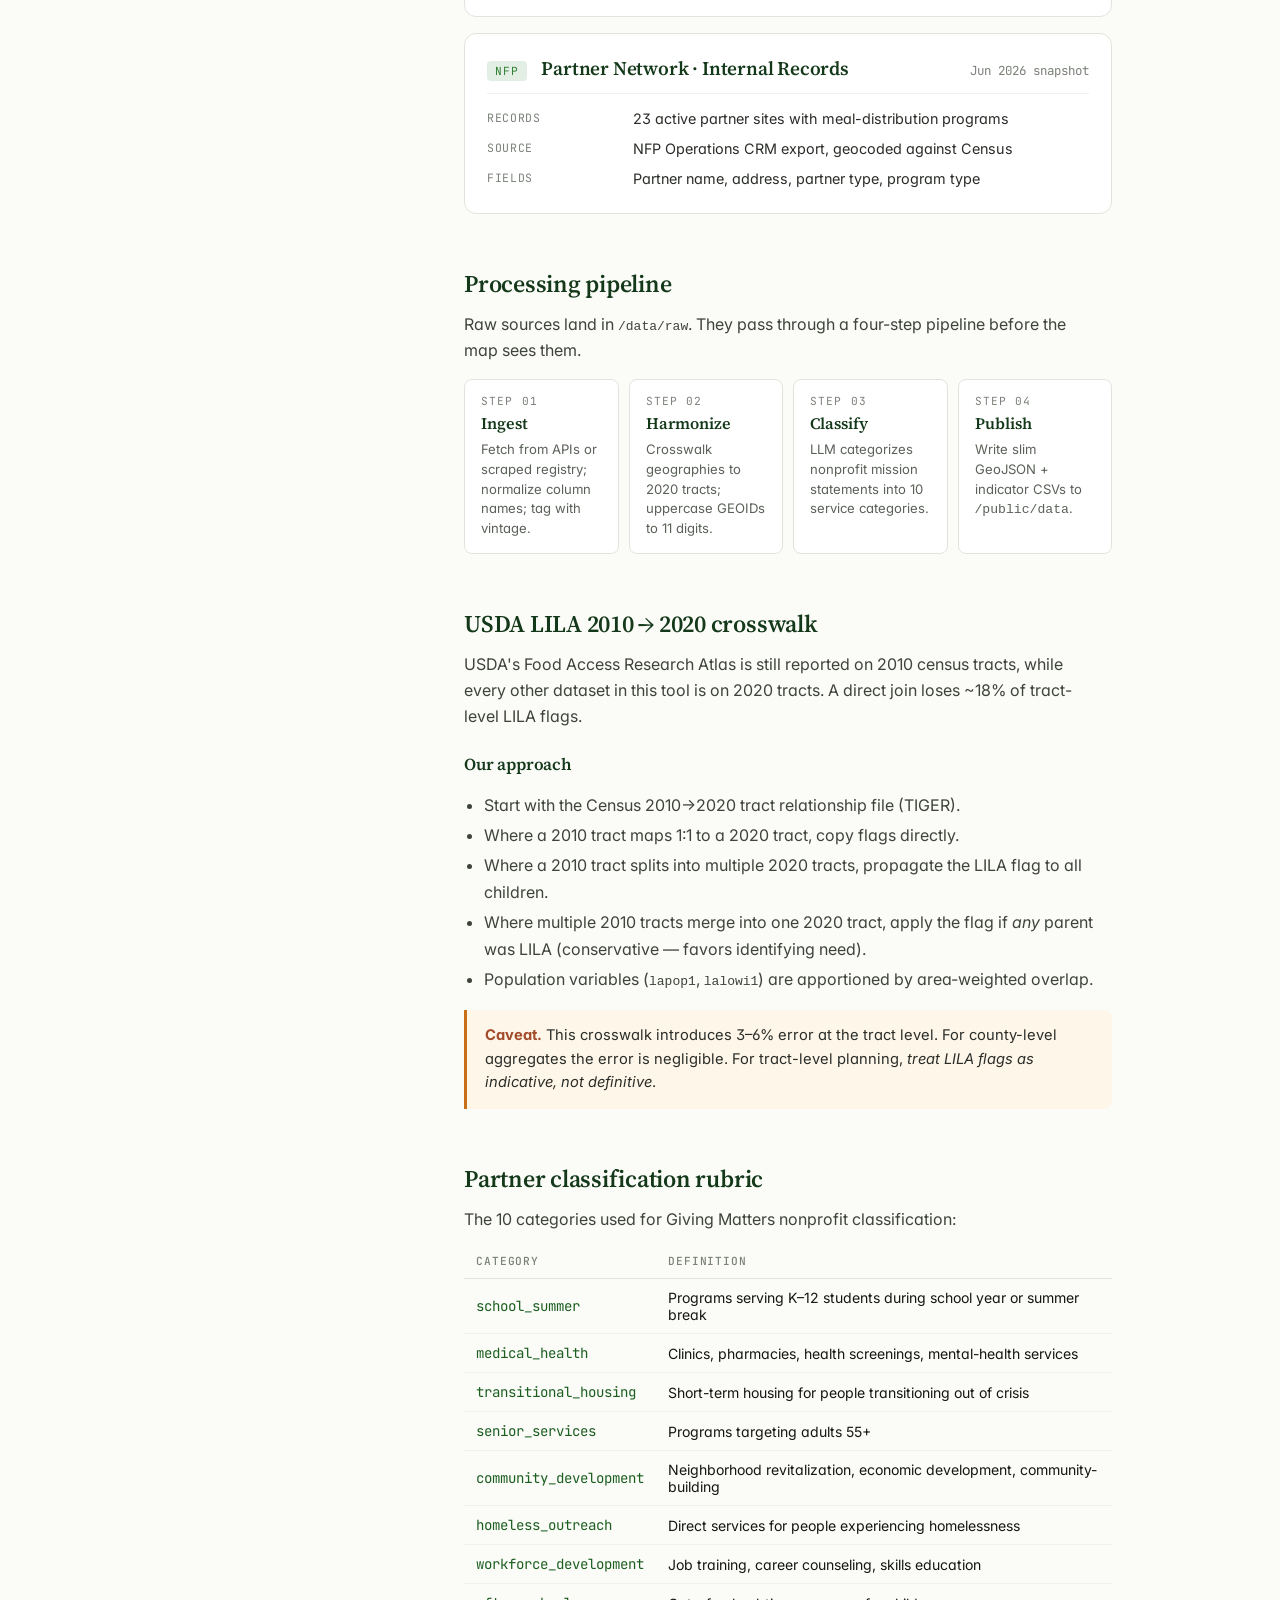
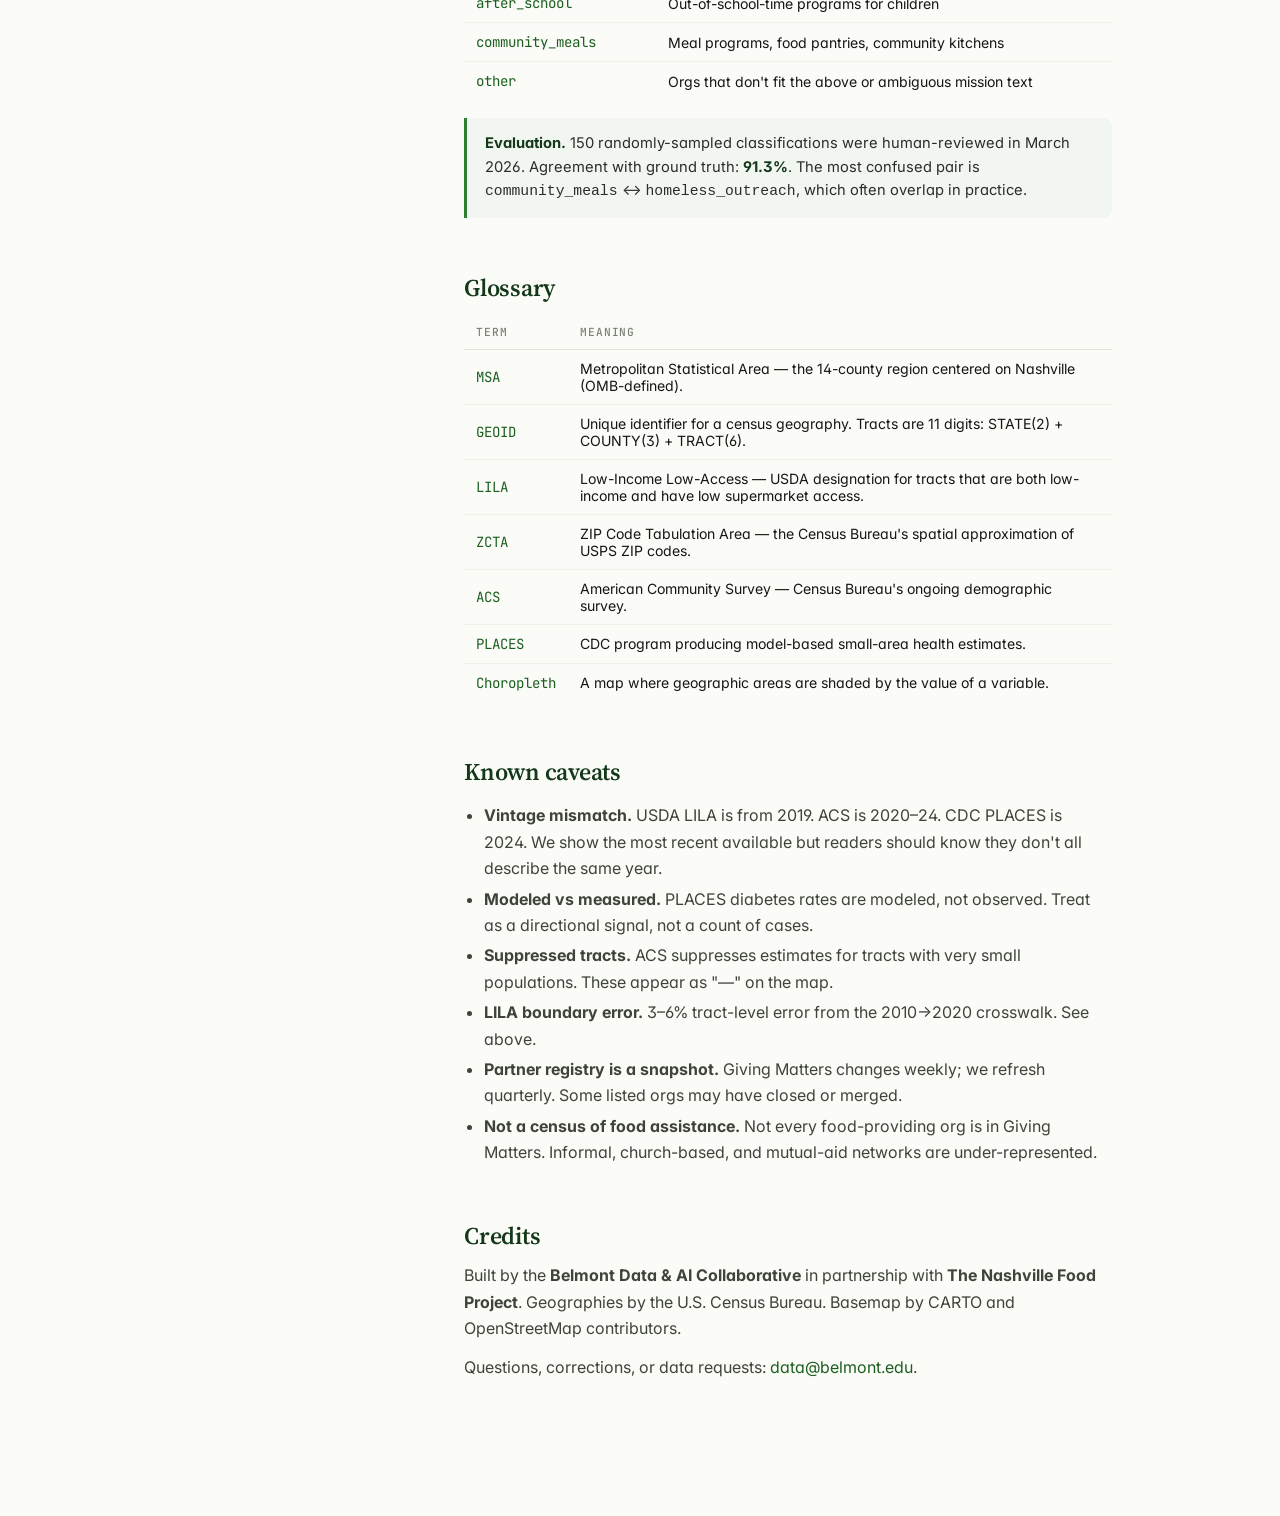
==== commit e1123c06: "capitalized 'The' in TNFP, Davidson County map, food insecure population over food insecure rate in " ====
--- a/About.html
+++ b/About.html
@@ -311,7 +311,7 @@
       <section id="credits">
         <h2>Credits</h2>
         <p>
-          Built by the <strong>Belmont Data &amp; AI Collaborative</strong> in partnership with the <strong>Nashville Food Project</strong>.
+          Built by the <strong>Belmont Data &amp; AI Collaborative</strong> in partnership with <strong>The Nashville Food Project</strong>.
           Geographies by the U.S. Census Bureau. Basemap by CARTO and OpenStreetMap contributors.
         </p>
         <p>
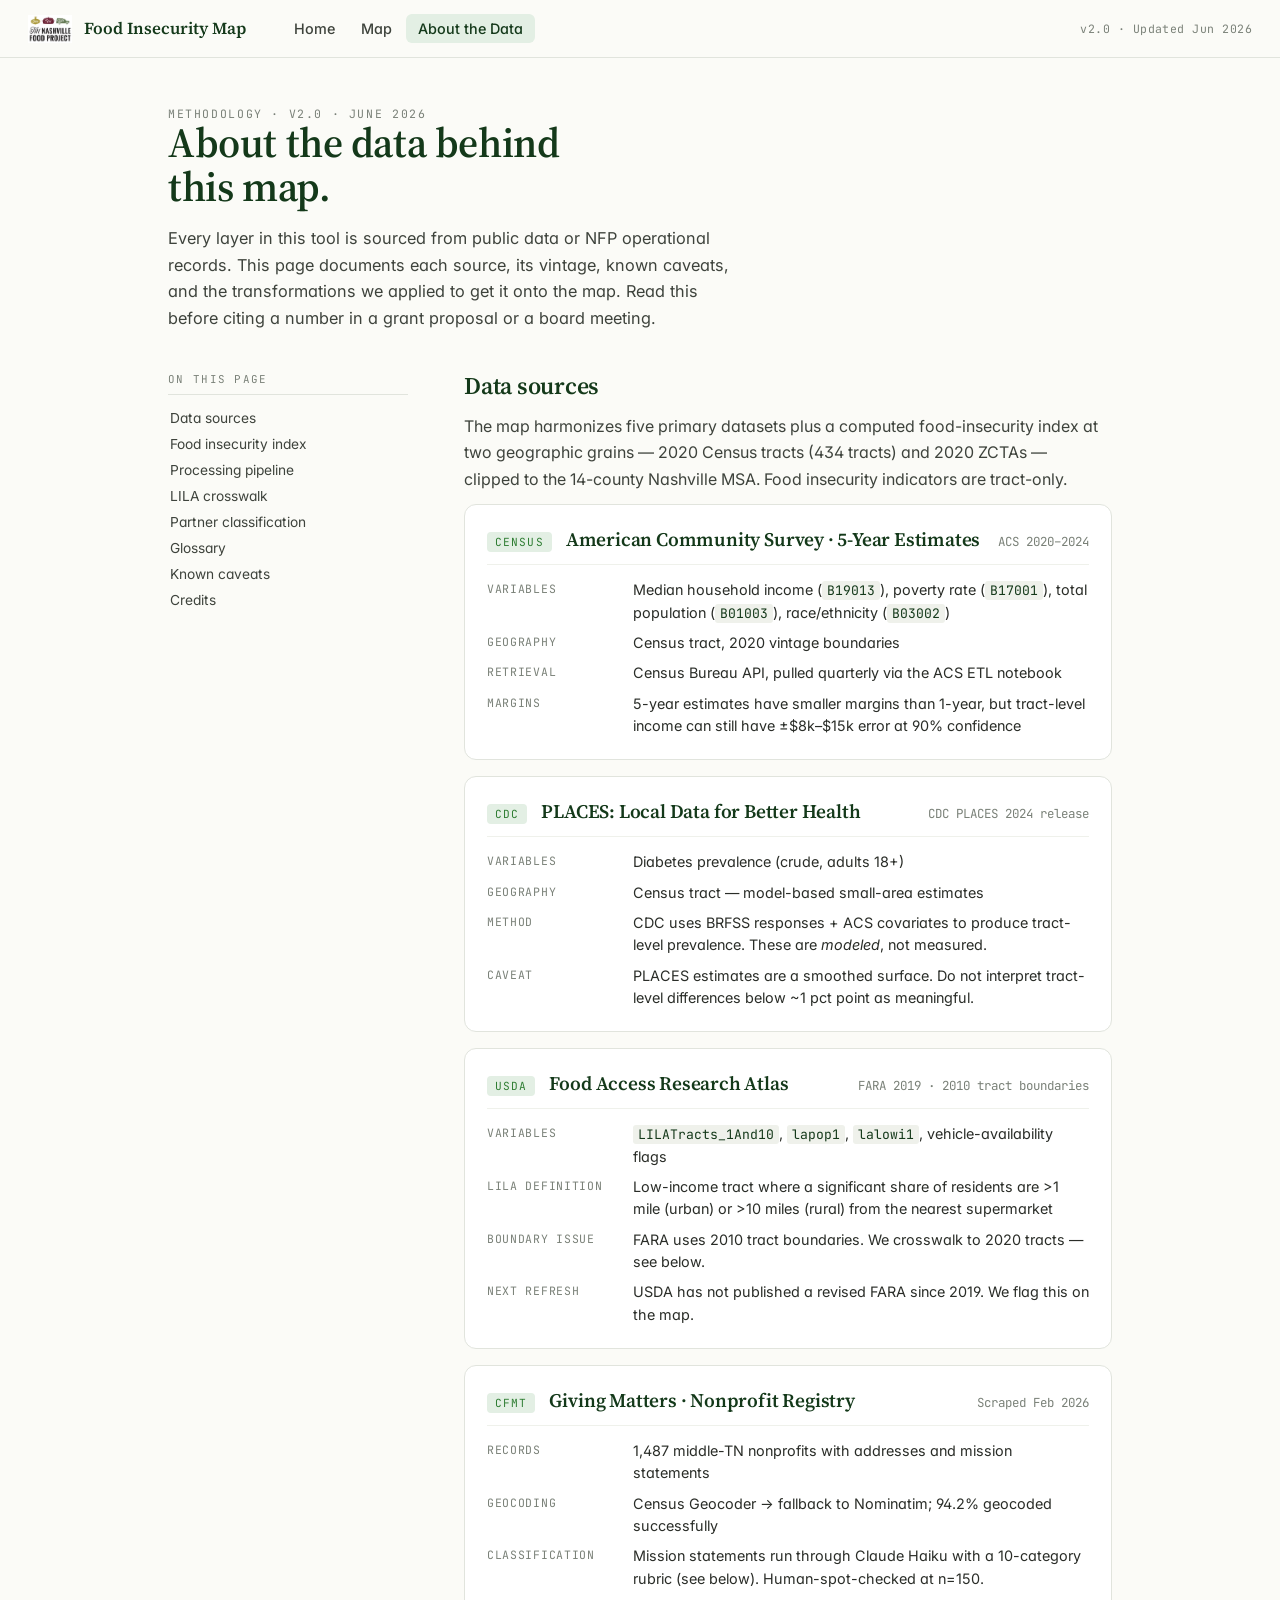
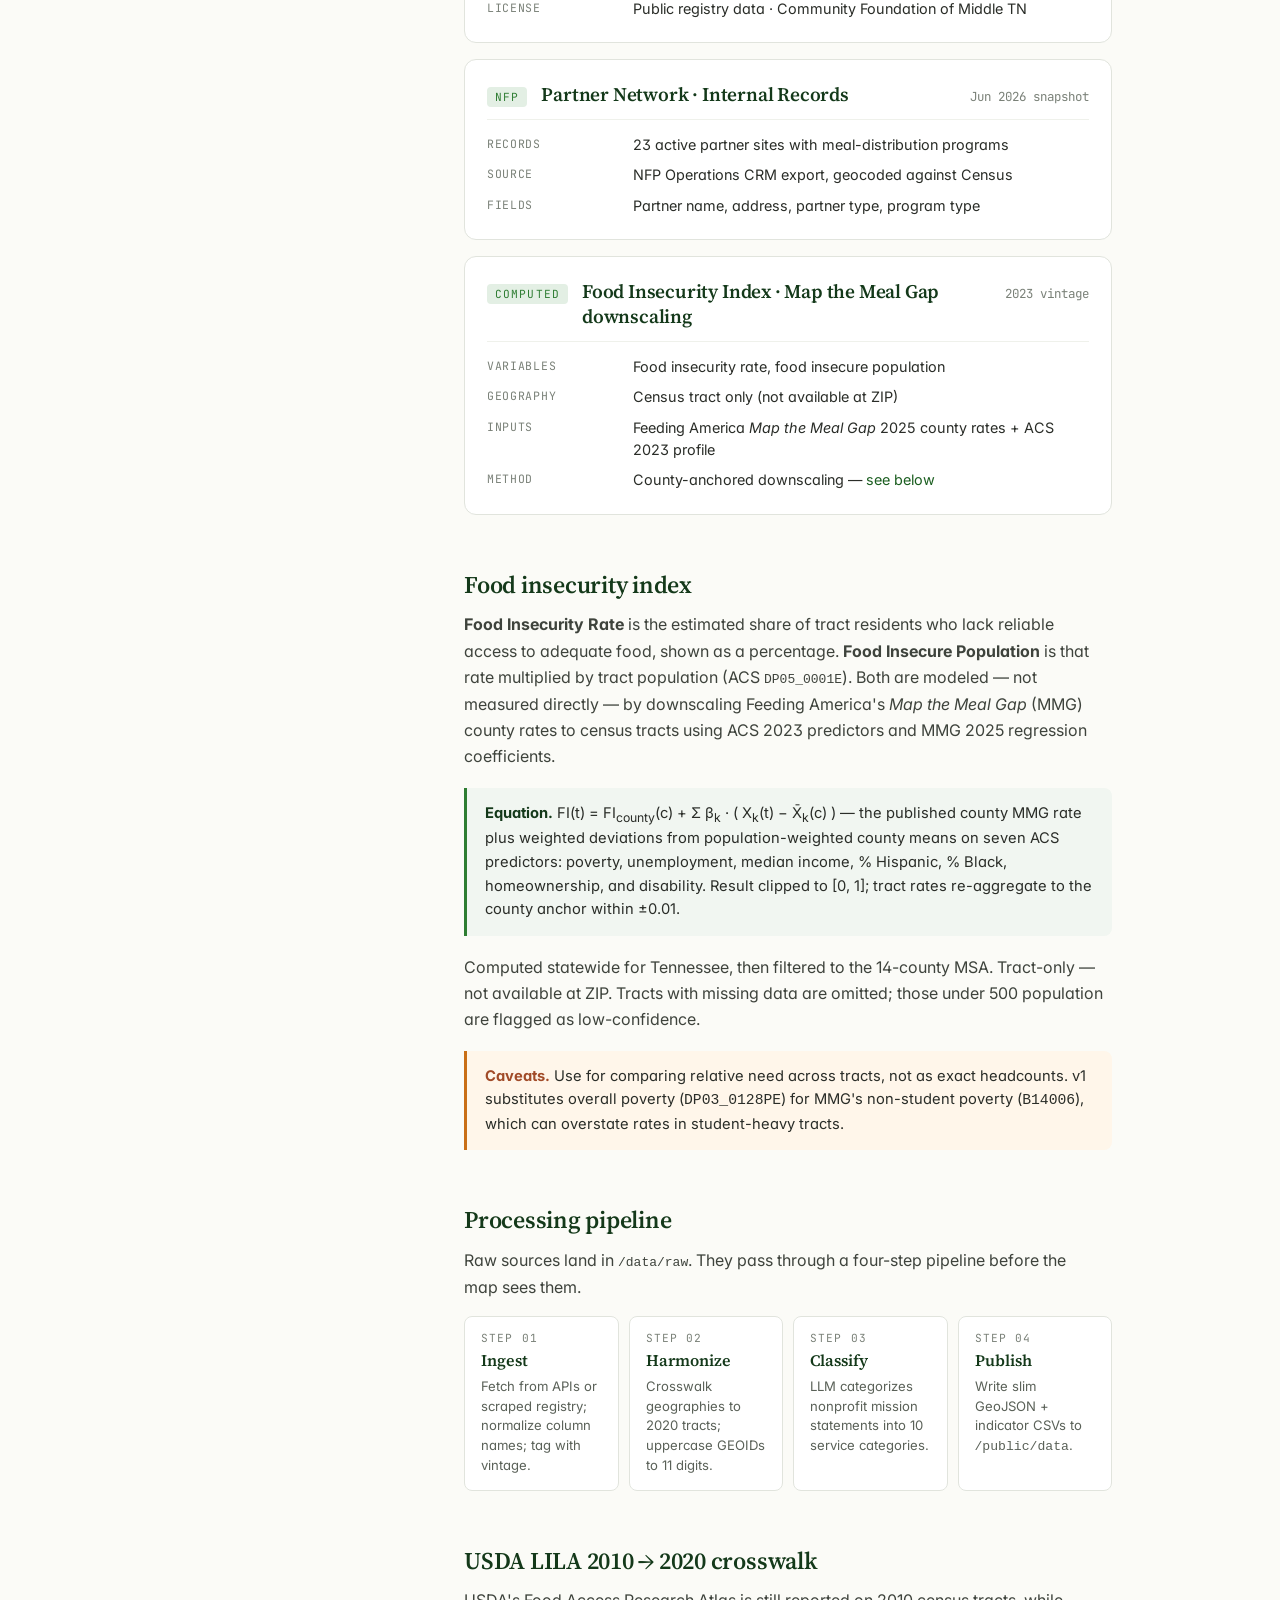
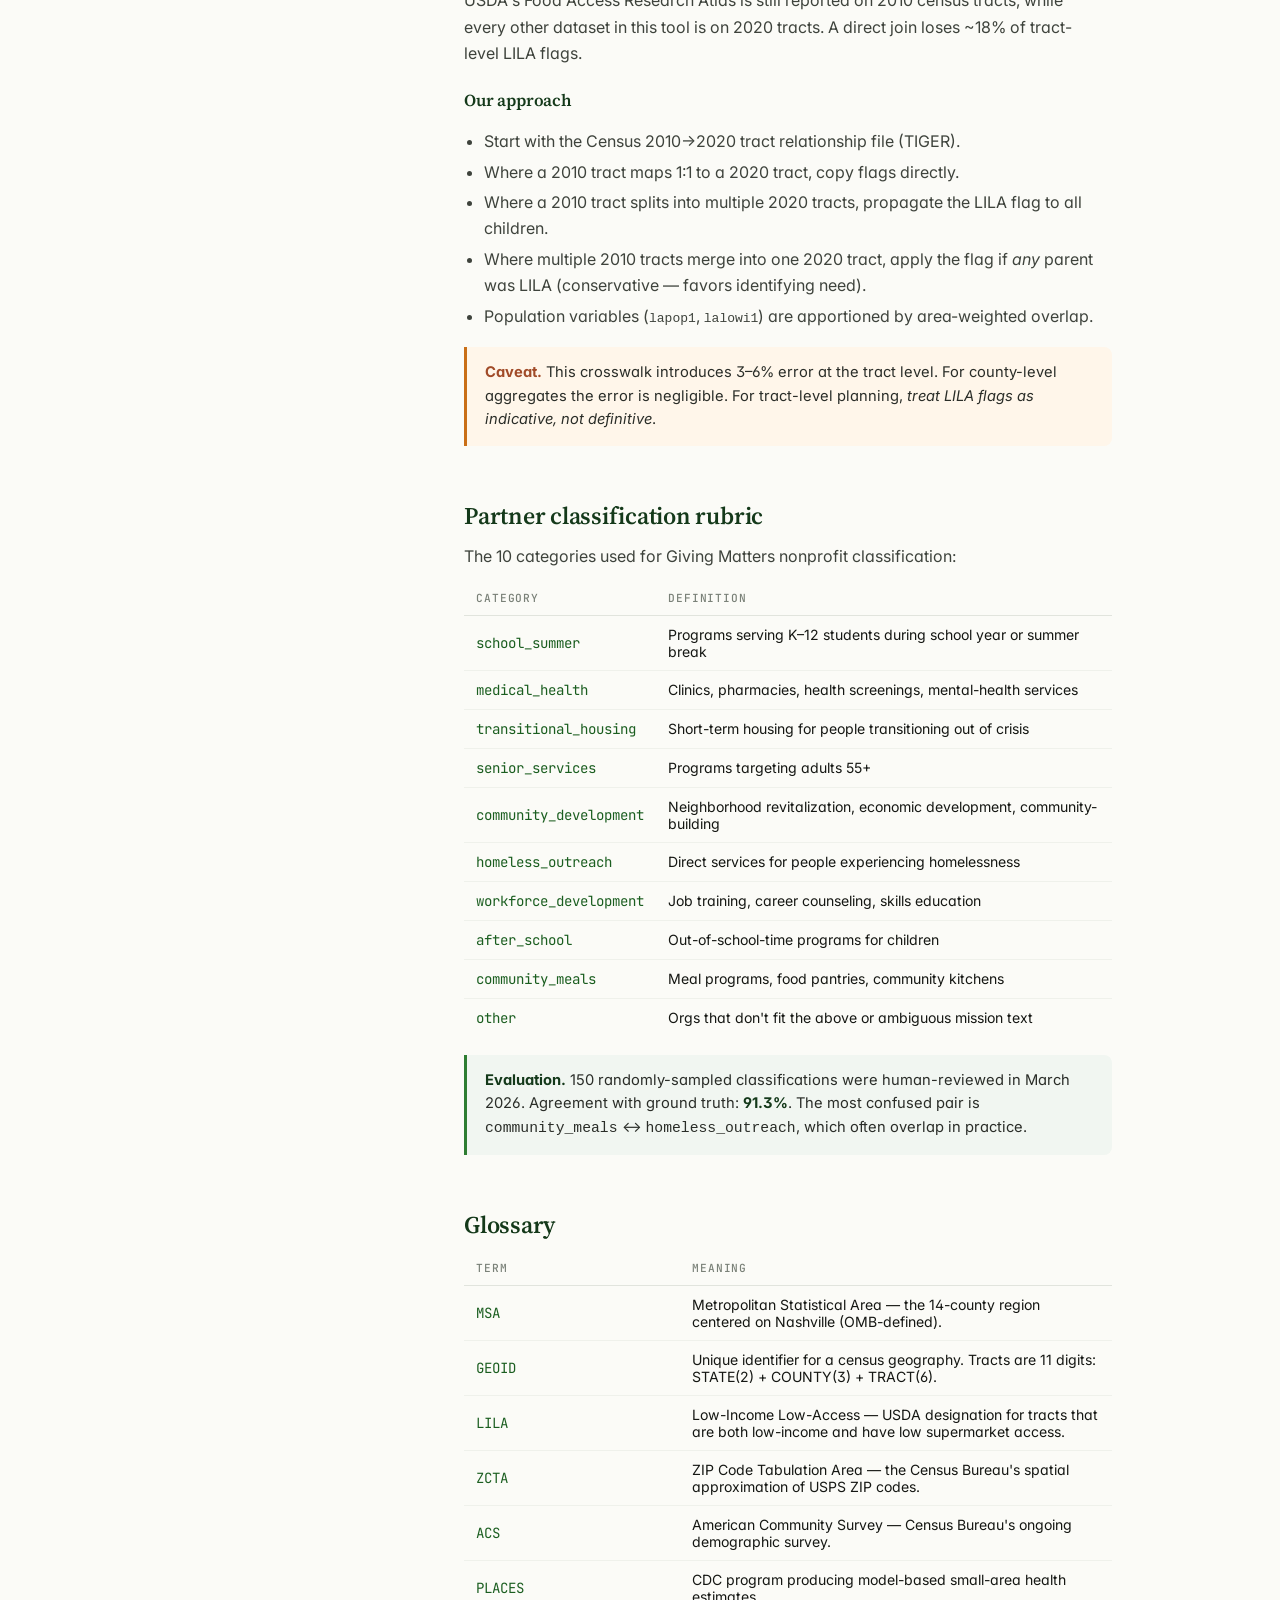
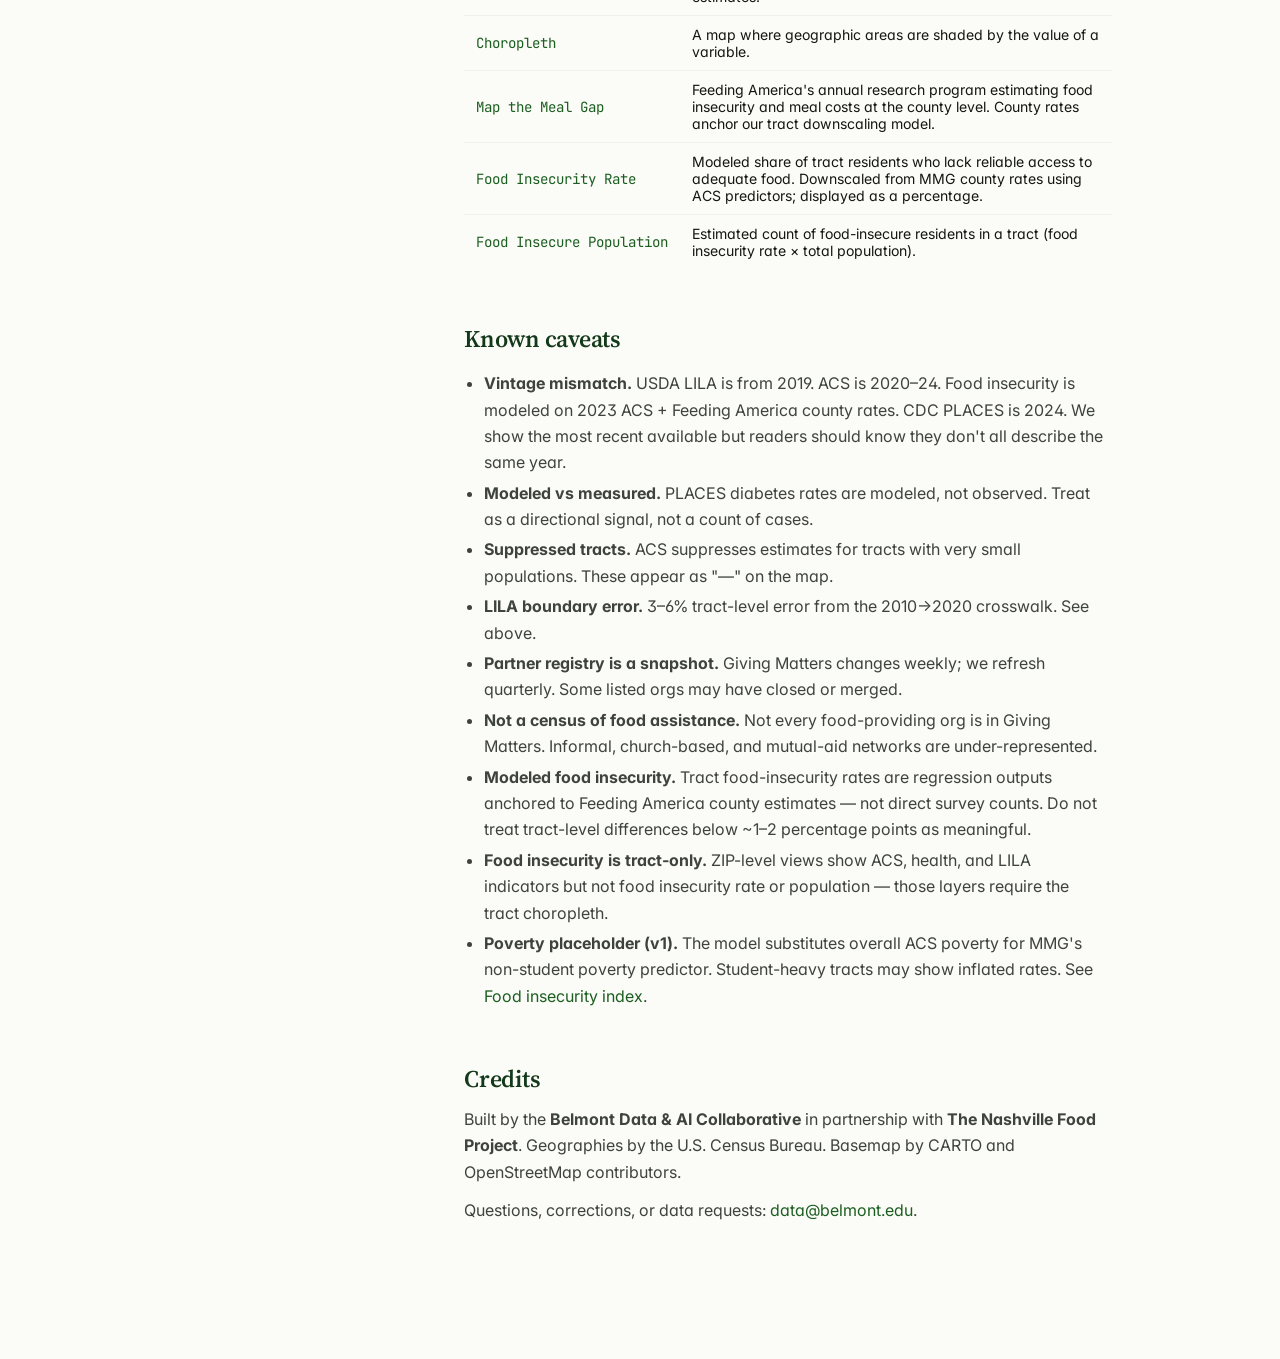
==== commit 4bb1ee44: "created a write up for the food insecurity values on the About the Data page and added the way to de" ====
--- a/About.html
+++ b/About.html
@@ -141,6 +141,7 @@
     <aside class="toc">
       <div class="toc-title">On this page</div>
       <a href="#sources">Data sources</a>
+      <a href="#food-insecurity">Food insecurity index</a>
       <a href="#pipeline">Processing pipeline</a>
       <a href="#lila-crosswalk">LILA crosswalk</a>
       <a href="#partner-classification">Partner classification</a>
@@ -153,7 +154,7 @@
 
       <section id="sources">
         <h2>Data sources</h2>
-        <p>The map harmonizes five datasets at two geographic grains — 2020 Census tracts (434 tracts) and 2020 ZCTAs — clipped to the 14-county Nashville MSA.</p>
+        <p>The map harmonizes five primary datasets plus a computed food-insecurity index at two geographic grains — 2020 Census tracts (434 tracts) and 2020 ZCTAs — clipped to the 14-county Nashville MSA. Food insecurity indicators are tract-only.</p>
 
         <div class="source-card">
           <div class="src-head">
@@ -222,6 +223,47 @@
             <dt>Source</dt><dd>NFP Operations CRM export, geocoded against Census</dd>
             <dt>Fields</dt><dd>Partner name, address, partner type, program type</dd>
           </dl>
+        </div>
+
+        <div class="source-card">
+          <div class="src-head">
+            <span class="tag">Computed</span>
+            <h3>Food Insecurity Index · Map the Meal Gap downscaling</h3>
+            <span class="vintage">2023 vintage</span>
+          </div>
+          <dl>
+            <dt>Variables</dt><dd>Food insecurity rate, food insecure population</dd>
+            <dt>Geography</dt><dd>Census tract only (not available at ZIP)</dd>
+            <dt>Inputs</dt><dd>Feeding America <em>Map the Meal Gap</em> 2025 county rates + ACS 2023 profile</dd>
+            <dt>Method</dt><dd>County-anchored downscaling — <a href="#food-insecurity">see below</a></dd>
+          </dl>
+        </div>
+      </section>
+
+      <section id="food-insecurity">
+        <h2>Food insecurity index</h2>
+        <p>
+          <strong>Food Insecurity Rate</strong> is the estimated share of tract residents who lack reliable
+          access to adequate food, shown as a percentage. <strong>Food Insecure Population</strong> is that
+          rate multiplied by tract population (ACS <code>DP05_0001E</code>). Both are modeled — not measured
+          directly — by downscaling Feeding America's <em>Map the Meal Gap</em> (MMG) county rates to census
+          tracts using ACS 2023 predictors and MMG 2025 regression coefficients.
+        </p>
+        <div class="callout">
+          <strong>Equation.</strong>
+          FI(t) = FI<sub>county</sub>(c) + Σ β<sub>k</sub> · ( X<sub>k</sub>(t) − X̄<sub>k</sub>(c) )
+          — the published county MMG rate plus weighted deviations from population-weighted county means
+          on seven ACS predictors: poverty, unemployment, median income, % Hispanic, % Black, homeownership,
+          and disability. Result clipped to [0, 1]; tract rates re-aggregate to the county anchor within ±0.01.
+        </div>
+        <p>
+          Computed statewide for Tennessee, then filtered to the 14-county MSA. Tract-only — not available
+          at ZIP. Tracts with missing data are omitted; those under 500 population are flagged as low-confidence.
+        </p>
+        <div class="callout warn">
+          <strong>Caveats.</strong> Use for comparing relative need across tracts, not as exact headcounts.
+          v1 substitutes overall poverty (<code>DP03_0128PE</code>) for MMG's non-student poverty
+          (<code>B14006</code>), which can overstate rates in student-heavy tracts.
         </div>
       </section>
 
@@ -292,6 +334,9 @@
             <tr><td class="term">ACS</td><td>American Community Survey — Census Bureau's ongoing demographic survey.</td></tr>
             <tr><td class="term">PLACES</td><td>CDC program producing model-based small-area health estimates.</td></tr>
             <tr><td class="term">Choropleth</td><td>A map where geographic areas are shaded by the value of a variable.</td></tr>
+            <tr><td class="term">Map the Meal Gap</td><td>Feeding America's annual research program estimating food insecurity and meal costs at the county level. County rates anchor our tract downscaling model.</td></tr>
+            <tr><td class="term">Food Insecurity Rate</td><td>Modeled share of tract residents who lack reliable access to adequate food. Downscaled from MMG county rates using ACS predictors; displayed as a percentage.</td></tr>
+            <tr><td class="term">Food Insecure Population</td><td>Estimated count of food-insecure residents in a tract (food insecurity rate × total population).</td></tr>
           </tbody>
         </table>
       </section>
@@ -299,12 +344,15 @@
       <section id="caveats">
         <h2>Known caveats</h2>
         <ul>
-          <li><strong>Vintage mismatch.</strong> USDA LILA is from 2019. ACS is 2020–24. CDC PLACES is 2024. We show the most recent available but readers should know they don't all describe the same year.</li>
+          <li><strong>Vintage mismatch.</strong> USDA LILA is from 2019. ACS is 2020–24. Food insecurity is modeled on 2023 ACS + Feeding America county rates. CDC PLACES is 2024. We show the most recent available but readers should know they don't all describe the same year.</li>
           <li><strong>Modeled vs measured.</strong> PLACES diabetes rates are modeled, not observed. Treat as a directional signal, not a count of cases.</li>
           <li><strong>Suppressed tracts.</strong> ACS suppresses estimates for tracts with very small populations. These appear as "—" on the map.</li>
           <li><strong>LILA boundary error.</strong> 3–6% tract-level error from the 2010→2020 crosswalk. See above.</li>
           <li><strong>Partner registry is a snapshot.</strong> Giving Matters changes weekly; we refresh quarterly. Some listed orgs may have closed or merged.</li>
           <li><strong>Not a census of food assistance.</strong> Not every food-providing org is in Giving Matters. Informal, church-based, and mutual-aid networks are under-represented.</li>
+          <li><strong>Modeled food insecurity.</strong> Tract food-insecurity rates are regression outputs anchored to Feeding America county estimates — not direct survey counts. Do not treat tract-level differences below ~1–2 percentage points as meaningful.</li>
+          <li><strong>Food insecurity is tract-only.</strong> ZIP-level views show ACS, health, and LILA indicators but not food insecurity rate or population — those layers require the tract choropleth.</li>
+          <li><strong>Poverty placeholder (v1).</strong> The model substitutes overall ACS poverty for MMG's non-student poverty predictor. Student-heavy tracts may show inflated rates. See <a href="#food-insecurity">Food insecurity index</a>.</li>
         </ul>
       </section>
 
